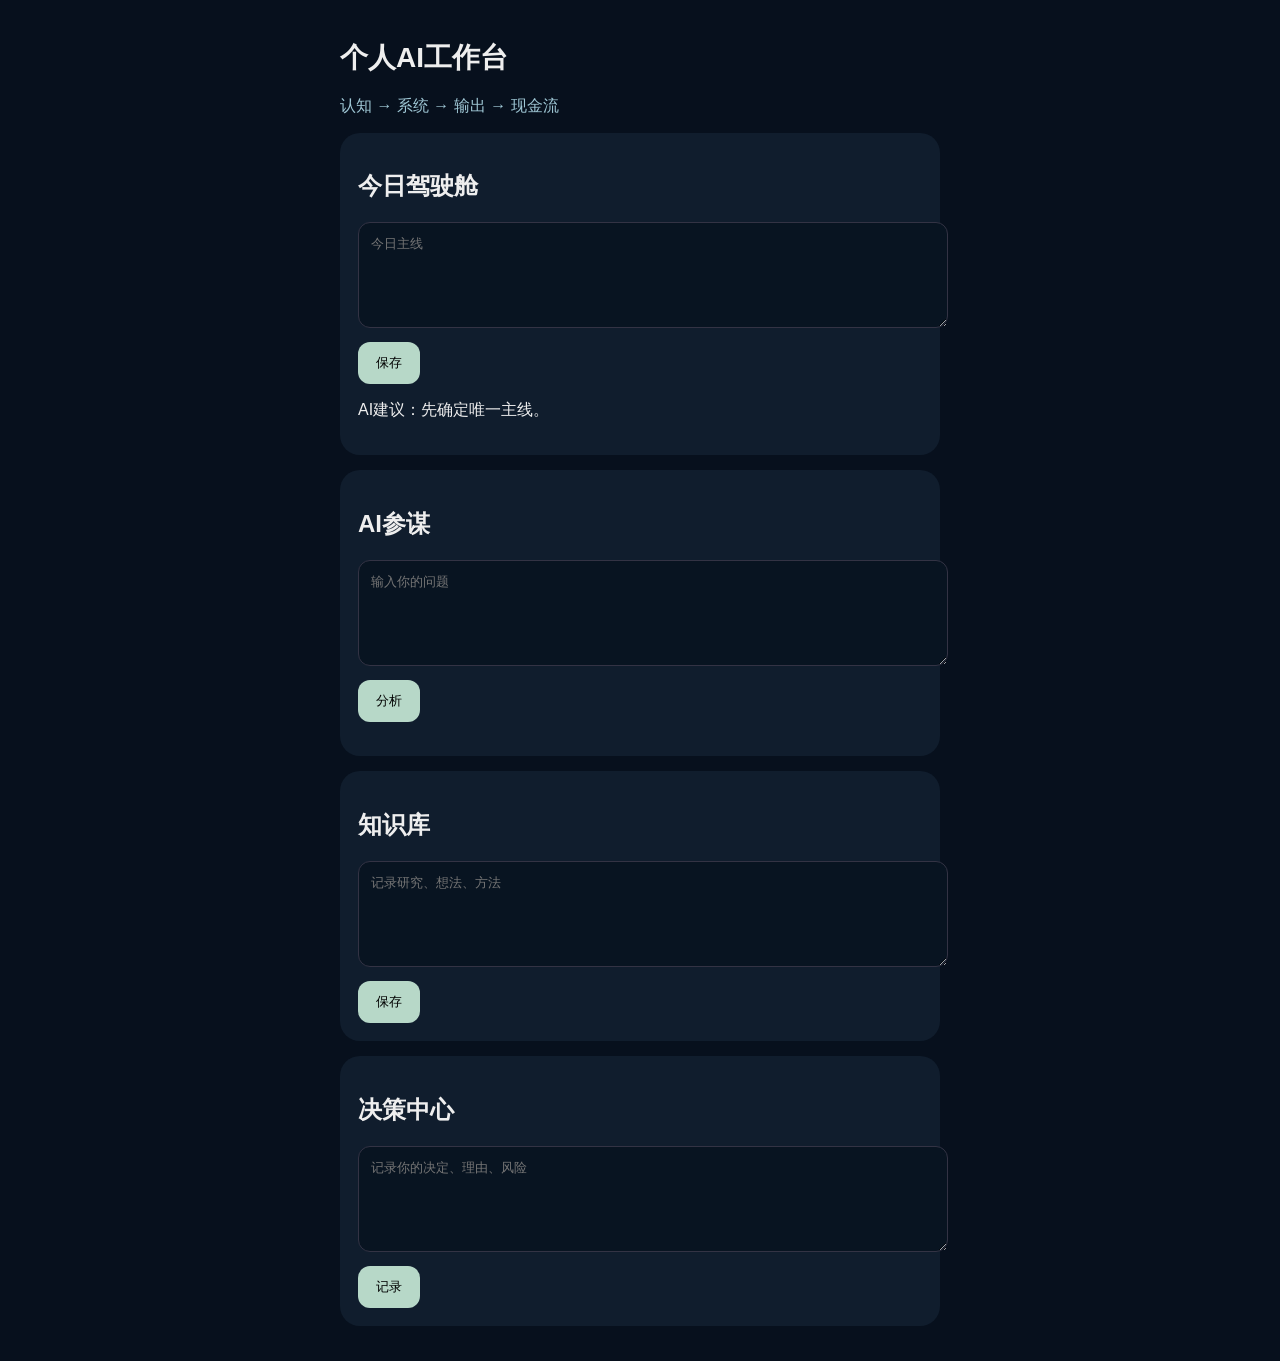
==== index.html @ 3833901c "Add files via upload" ====
<!doctype html>
<html lang="zh-CN">
<head>
<meta charset="utf-8">
<meta name="viewport" content="width=device-width,initial-scale=1">
<title>个人AI工作台 v1.1</title>
<link rel="stylesheet" href="style.css">
</head>
<body>
<div class="app">
<h1>个人AI工作台</h1>
<p class="sub">认知 → 系统 → 输出 → 现金流</p>

<section>
<h2>今日驾驶舱</h2>
<textarea id="goal" placeholder="今日主线"></textarea>
<button onclick="saveGoal()">保存</button>
<p id="advice">AI建议：先确定唯一主线。</p>
</section>

<section>
<h2>AI参谋</h2>
<textarea id="ask" placeholder="输入你的问题"></textarea>
<button onclick="ai()">分析</button>
<p id="reply"></p>
</section>

<section>
<h2>知识库</h2>
<textarea id="note" placeholder="记录研究、想法、方法"></textarea>
<button onclick="saveNote()">保存</button>
<div id="notes"></div>
</section>

<section>
<h2>决策中心</h2>
<textarea id="decision" placeholder="记录你的决定、理由、风险"></textarea>
<button onclick="saveDecision()">记录</button>
<div id="decisions"></div>
</section>
</div>
<script src="app.js"></script>
</body>
</html>
---- style.css ----
body{margin:0;background:#07101d;color:#eee;font-family:-apple-system,BlinkMacSystemFont,"PingFang SC",sans-serif}
.app{max-width:600px;margin:auto;padding:20px}
section{background:#101d2d;border-radius:20px;padding:18px;margin:15px 0}
h1{font-size:28px}.sub{color:#9fc7d5}
textarea{width:100%;min-height:80px;background:#081421;color:white;border:1px solid #334;border-radius:12px;padding:12px}
button{margin-top:10px;padding:12px 18px;border-radius:12px;border:0;background:#b7d8c8}
.item{padding:10px;border-bottom:1px solid #334}
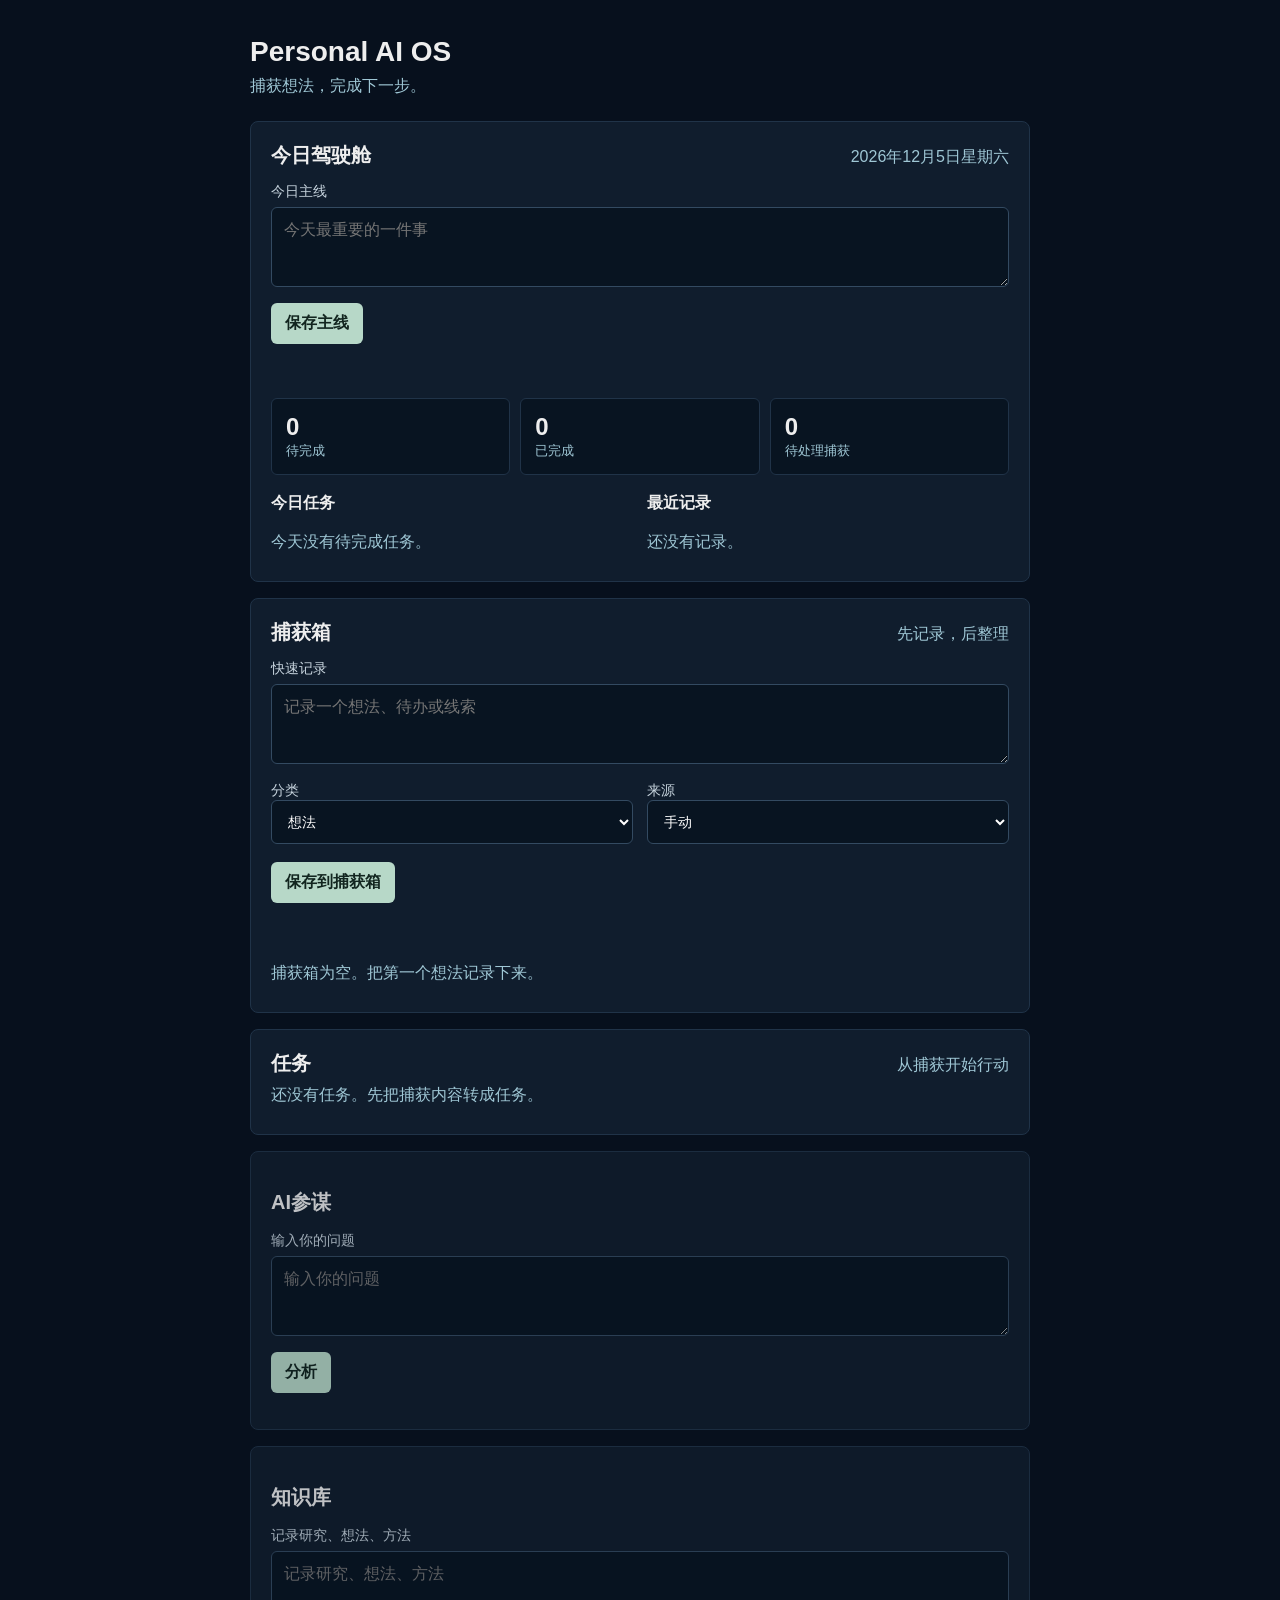
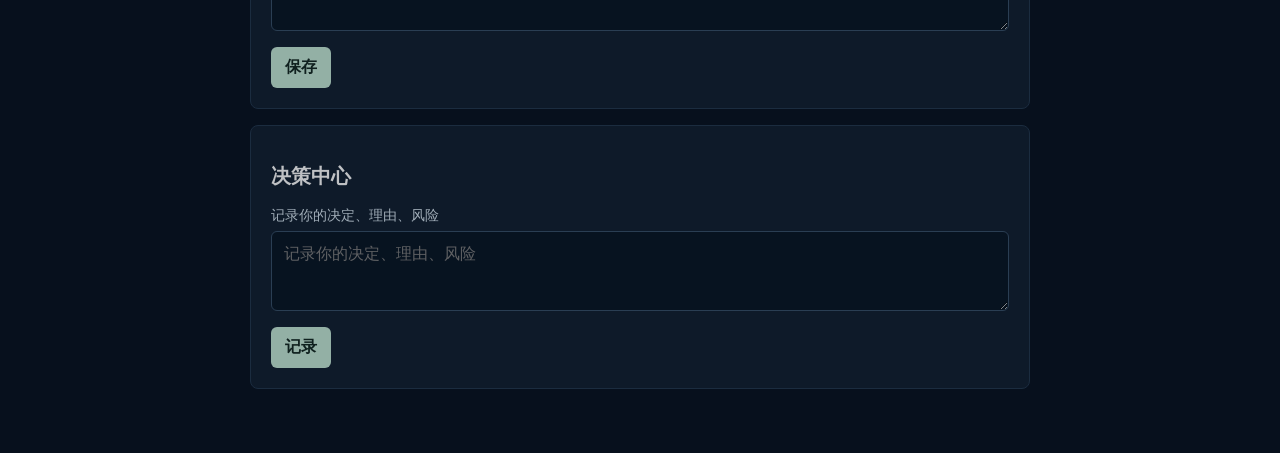
==== commit 76cf8126: "Implement alpha capture to task loop" ====
--- a/index.html
+++ b/index.html
@@ -3,42 +3,95 @@
 <head>
 <meta charset="utf-8">
 <meta name="viewport" content="width=device-width,initial-scale=1">
-<title>个人AI工作台 v1.1</title>
+<title>Personal AI OS v2.0-alpha</title>
 <link rel="stylesheet" href="style.css">
 </head>
 <body>
-<div class="app">
-<h1>个人AI工作台</h1>
-<p class="sub">认知 → 系统 → 输出 → 现金流</p>
+<main class="app">
+<header class="page-header">
+<h1>Personal AI OS</h1>
+<p class="sub">捕获想法，完成下一步。</p>
+</header>
 
-<section>
-<h2>今日驾驶舱</h2>
-<textarea id="goal" placeholder="今日主线"></textarea>
-<button onclick="saveGoal()">保存</button>
-<p id="advice">AI建议：先确定唯一主线。</p>
+<section aria-labelledby="dashboard-title">
+<div class="section-heading">
+<h2 id="dashboard-title">今日驾驶舱</h2>
+<span id="today-date" class="muted"></span>
+</div>
+<form id="goal-form">
+<label for="goal">今日主线</label>
+<textarea id="goal" placeholder="今天最重要的一件事" rows="2"></textarea>
+<button type="submit">保存主线</button>
+</form>
+<p id="goal-status" class="status" aria-live="polite"></p>
+<div class="summary-grid" aria-label="任务概览">
+<div><strong id="todo-count">0</strong><span>待完成</span></div>
+<div><strong id="completed-count">0</strong><span>已完成</span></div>
+<div><strong id="capture-count">0</strong><span>待处理捕获</span></div>
+</div>
+<div class="dashboard-columns">
+<div>
+<h3>今日任务</h3>
+<div id="dashboard-tasks" class="compact-list"></div>
+</div>
+<div>
+<h3>最近记录</h3>
+<div id="recent-records" class="compact-list"></div>
+</div>
+</div>
 </section>
 
-<section>
+<section aria-labelledby="capture-title">
+<div class="section-heading">
+<h2 id="capture-title">捕获箱</h2>
+<span class="muted">先记录，后整理</span>
+</div>
+<form id="capture-form">
+<label for="capture-content">快速记录</label>
+<textarea id="capture-content" placeholder="记录一个想法、待办或线索" required></textarea>
+<div class="form-row">
+<label>分类<select id="capture-category"><option value="idea">想法</option><option value="task">任务</option><option value="note">笔记</option><option value="decision">决策</option><option value="uncategorized">未分类</option></select></label>
+<label>来源<select id="capture-source"><option value="manual">手动</option><option value="voice">语音</option><option value="web_clip">网页剪藏</option><option value="ai">AI</option><option value="import">导入</option></select></label>
+</div>
+<button type="submit">保存到捕获箱</button>
+</form>
+<p id="capture-status" class="status" aria-live="polite"></p>
+<div id="captures" class="record-list"></div>
+</section>
+
+<section aria-labelledby="task-title">
+<div class="section-heading">
+<h2 id="task-title">任务</h2>
+<span class="muted">从捕获开始行动</span>
+</div>
+<div id="tasks" class="record-list"></div>
+</section>
+
+<section class="secondary-section" aria-labelledby="advisor-title">
 <h2>AI参谋</h2>
+<label for="ask">输入你的问题</label>
 <textarea id="ask" placeholder="输入你的问题"></textarea>
-<button onclick="ai()">分析</button>
+<button id="advisor-button" type="button">分析</button>
 <p id="reply"></p>
 </section>
 
-<section>
+<section class="secondary-section" aria-labelledby="note-title">
 <h2>知识库</h2>
+<label for="note">记录研究、想法、方法</label>
 <textarea id="note" placeholder="记录研究、想法、方法"></textarea>
-<button onclick="saveNote()">保存</button>
+<button id="note-button" type="button">保存</button>
 <div id="notes"></div>
 </section>
 
-<section>
+<section class="secondary-section" aria-labelledby="decision-title">
 <h2>决策中心</h2>
+<label for="decision">记录你的决定、理由、风险</label>
 <textarea id="decision" placeholder="记录你的决定、理由、风险"></textarea>
-<button onclick="saveDecision()">记录</button>
+<button id="decision-button" type="button">记录</button>
 <div id="decisions"></div>
 </section>
-</div>
+</main>
+<script src="storage.js"></script>
 <script src="app.js"></script>
 </body>
 </html>
--- a/style.css
+++ b/style.css
@@ -1,7 +1,7 @@
+*{box-sizing:border-box}
 body{margin:0;background:#07101d;color:#eee;font-family:-apple-system,BlinkMacSystemFont,"PingFang SC",sans-serif}
-.app{max-width:600px;margin:auto;padding:20px}
-section{background:#101d2d;border-radius:20px;padding:18px;margin:15px 0}
-h1{font-size:28px}.sub{color:#9fc7d5}
-textarea{width:100%;min-height:80px;background:#081421;color:white;border:1px solid #334;border-radius:12px;padding:12px}
-button{margin-top:10px;padding:12px 18px;border-radius:12px;border:0;background:#b7d8c8}
-.item{padding:10px;border-bottom:1px solid #334}
+.app{max-width:820px;margin:auto;padding:24px 20px 48px}.page-header{margin:12px 0 24px}h1{font-size:28px;margin:0}.sub,.muted,.meta{color:#9fc7d5}.sub{margin:8px 0 0}
+section{background:#101d2d;border:1px solid #203348;border-radius:8px;padding:20px;margin:16px 0}.secondary-section{opacity:.8}.section-heading{display:flex;justify-content:space-between;gap:16px;align-items:baseline}.section-heading h2{margin:0}h2{font-size:20px}h3{font-size:16px;margin:0 0 10px}label{display:block;color:#c7d4de;font-size:14px;margin:14px 0 6px}
+textarea,select{width:100%;font:inherit;background:#081421;color:#fff;border:1px solid #334a61;border-radius:6px;padding:12px}textarea{min-height:80px;resize:vertical}select{min-height:42px}button{margin-top:12px;padding:10px 14px;border-radius:6px;border:0;background:#b7d8c8;color:#12251f;font:inherit;font-weight:600;cursor:pointer}button:hover{background:#d0ebdc}.secondary-button{margin:0;background:#253b52;color:#e8f0f4}.secondary-button:hover{background:#365571}
+.form-row,.dashboard-columns{display:grid;grid-template-columns:repeat(2,minmax(0,1fr));gap:14px}.summary-grid{display:grid;grid-template-columns:repeat(3,minmax(0,1fr));gap:10px;margin:18px 0}.summary-grid div{padding:14px;background:#081421;border:1px solid #203348;border-radius:6px}.summary-grid strong{display:block;font-size:24px}.summary-grid span{color:#9fc7d5;font-size:13px}.record-list,.compact-list{display:grid;gap:10px}.record-item{display:flex;justify-content:space-between;align-items:flex-start;gap:14px;padding:14px;border:1px solid #294158;border-radius:6px;background:#0b1827}.record-item p{margin:0;white-space:pre-wrap}.meta{font-size:13px;margin-top:7px!important}.task-item.completed{opacity:.65}.task-item.completed h3,.task-item.completed>div>p:first-child{text-decoration:line-through}.badge{padding:4px 8px;background:#254735;color:#b7e2c1;border-radius:4px;font-size:12px}.status{min-height:20px;color:#b7e2c1}.status.error{color:#ffb7b7}.empty-state{color:#9fc7d5;margin:0;padding:8px 0}.compact-record{margin:0;padding:10px 0;border-bottom:1px solid #294158;font-size:14px}.item{padding:10px;border-bottom:1px solid #334;white-space:pre-wrap}
+@media (max-width:620px){.app{padding:16px 12px 36px}section{padding:16px}.form-row,.dashboard-columns{grid-template-columns:1fr}.summary-grid{gap:8px}.summary-grid div{padding:12px}.section-heading{align-items:flex-start;flex-direction:column;gap:4px}.record-item{flex-direction:column}.secondary-button{width:100%}}
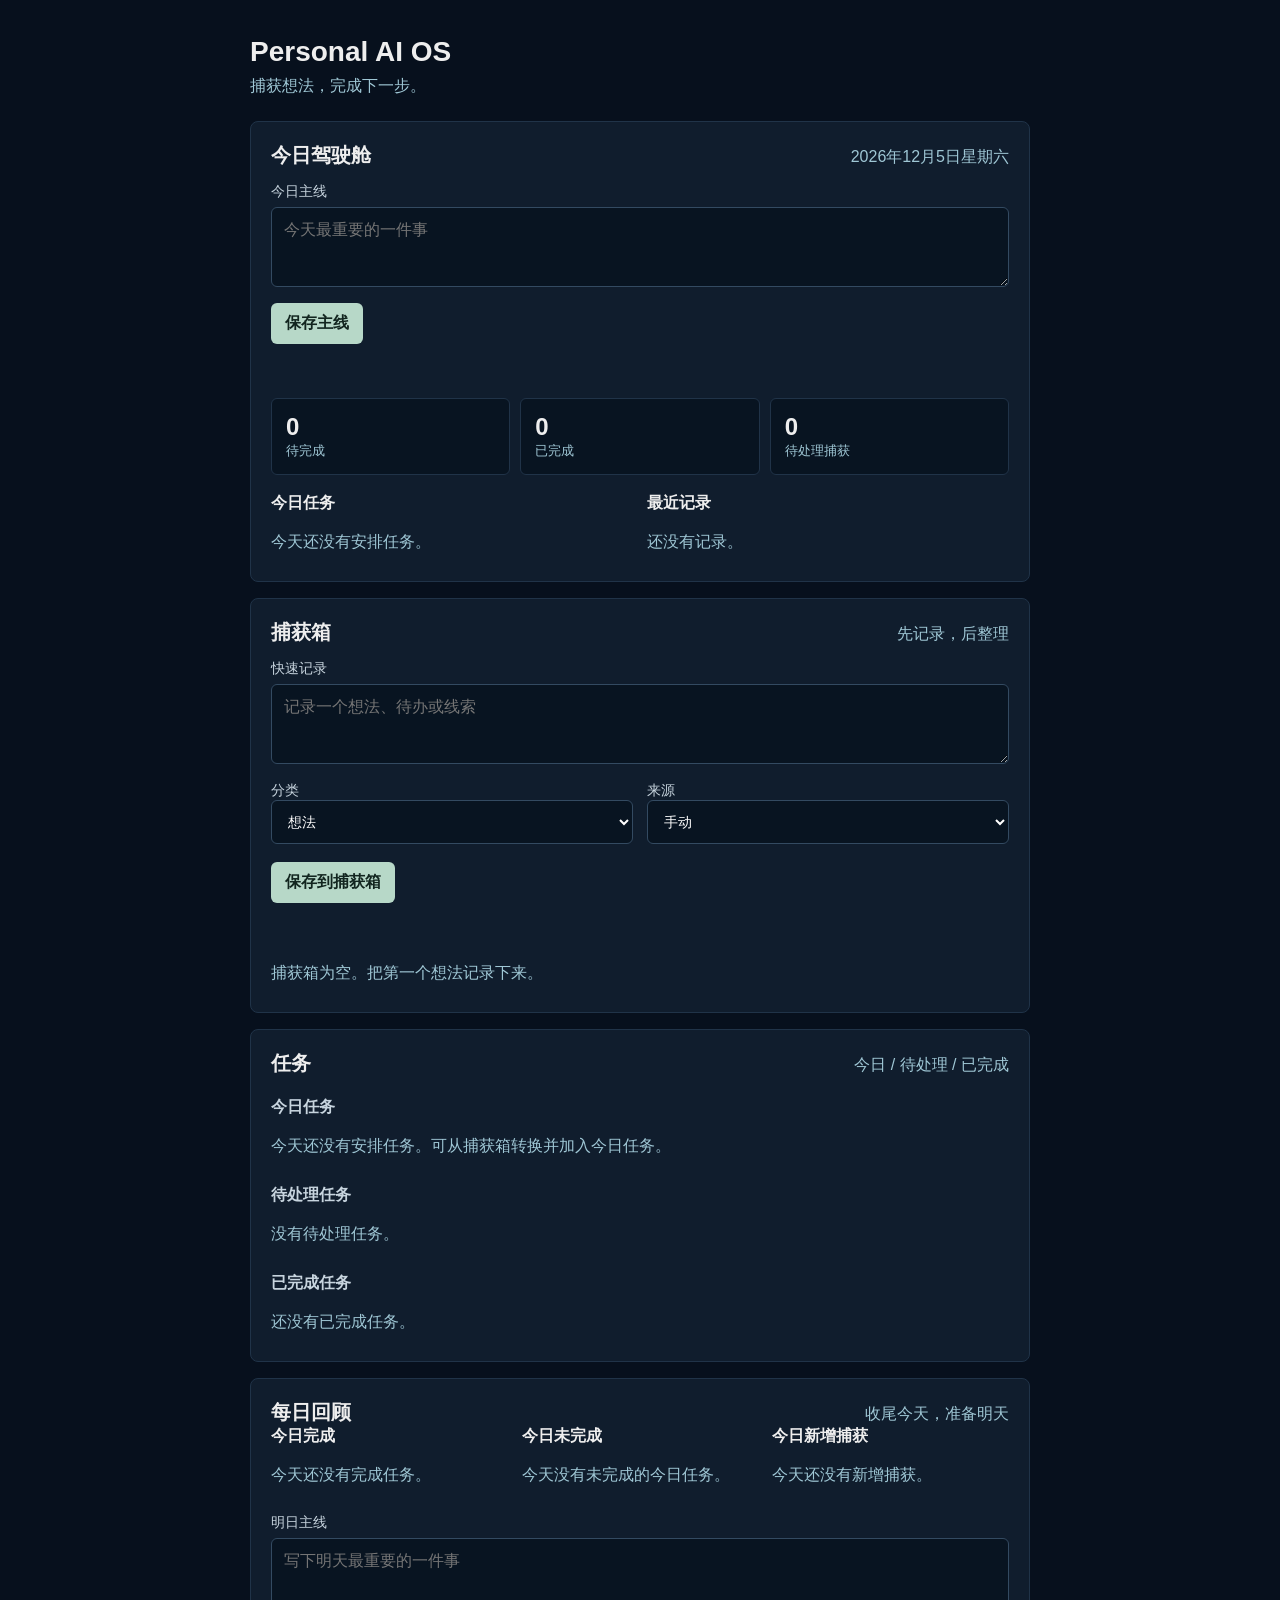
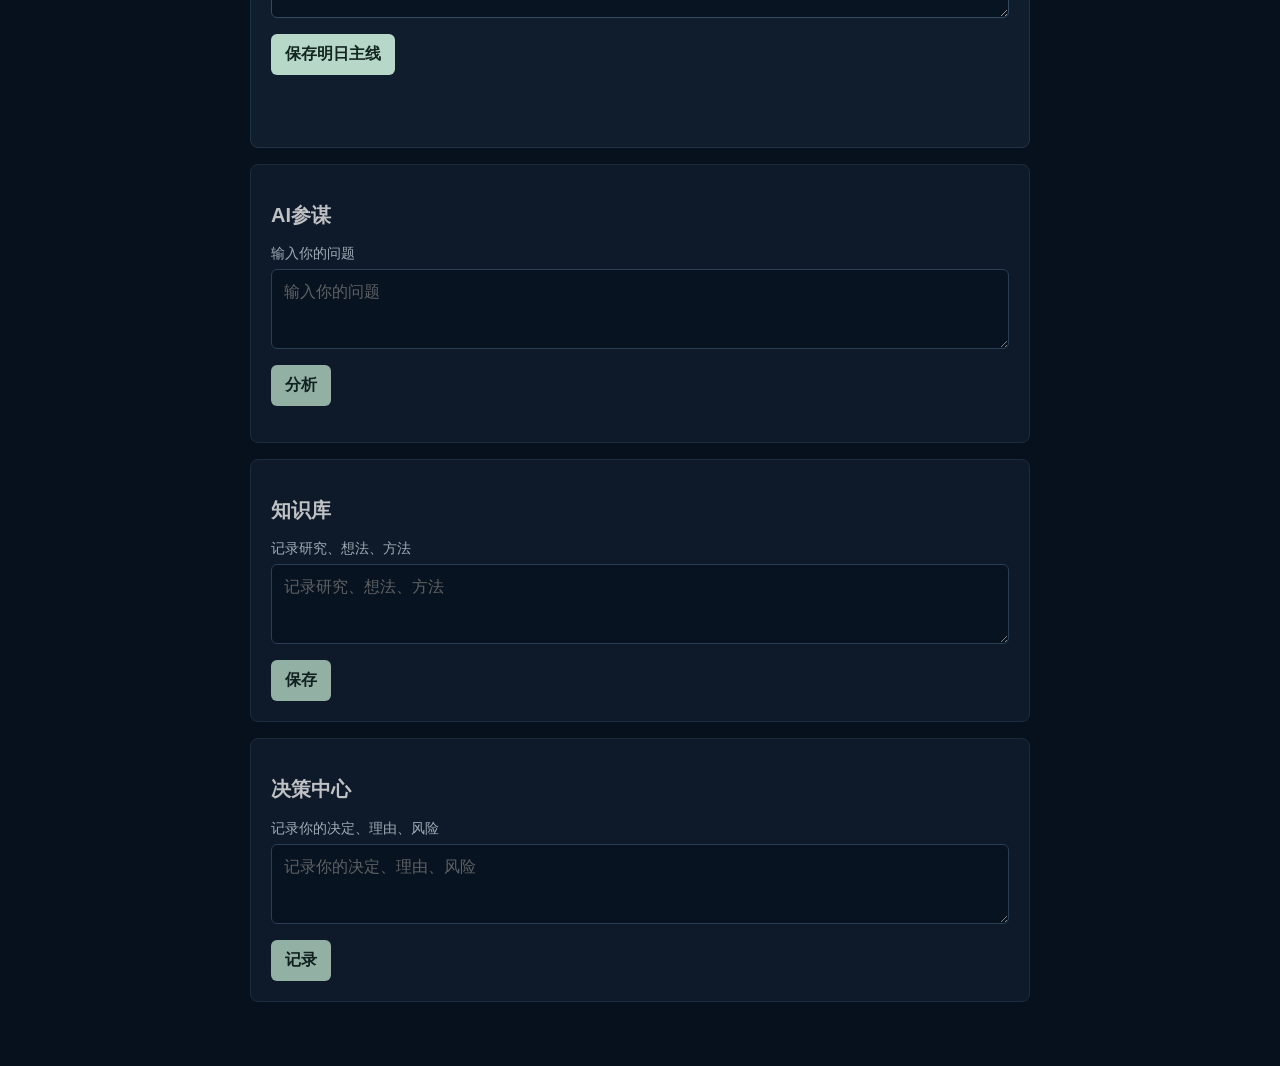
==== commit f65d7e02: "Implement alpha.2 daily cockpit and task management" ====
--- a/index.html
+++ b/index.html
@@ -32,7 +32,7 @@
 <div class="dashboard-columns">
 <div>
 <h3>今日任务</h3>
-<div id="dashboard-tasks" class="compact-list"></div>
+<div id="today-tasks" class="compact-list"></div>
 </div>
 <div>
 <h3>最近记录</h3>
@@ -62,9 +62,38 @@
 <section aria-labelledby="task-title">
 <div class="section-heading">
 <h2 id="task-title">任务</h2>
-<span class="muted">从捕获开始行动</span>
+<span class="muted">今日 / 待处理 / 已完成</span>
 </div>
-<div id="tasks" class="record-list"></div>
+<div class="task-group">
+<h3>今日任务</h3>
+<div id="today-tasks-list" class="record-list"></div>
+</div>
+<div class="task-group">
+<h3>待处理任务</h3>
+<div id="pending-tasks" class="record-list"></div>
+</div>
+<div class="task-group">
+<h3>已完成任务</h3>
+<div id="completed-tasks" class="record-list"></div>
+</div>
+</section>
+
+<section aria-labelledby="review-title">
+<div class="section-heading">
+<h2 id="review-title">每日回顾</h2>
+<span class="muted">收尾今天，准备明天</span>
+</div>
+<div class="review-columns">
+<div><h3>今日完成</h3><div id="review-completed" class="compact-list"></div></div>
+<div><h3>今日未完成</h3><div id="review-incomplete" class="compact-list"></div></div>
+<div><h3>今日新增捕获</h3><div id="review-captures" class="compact-list"></div></div>
+</div>
+<form id="review-form">
+<label for="tomorrow-goal">明日主线</label>
+<textarea id="tomorrow-goal" rows="2" placeholder="写下明天最重要的一件事"></textarea>
+<button type="submit">保存明日主线</button>
+</form>
+<p id="review-status" class="status" aria-live="polite"></p>
 </section>
 
 <section class="secondary-section" aria-labelledby="advisor-title">
@@ -91,6 +120,38 @@
 <div id="decisions"></div>
 </section>
 </main>
+<dialog id="conversion-dialog" class="editor-dialog">
+<form id="conversion-form" method="dialog">
+<div class="section-heading"><h2>转换为任务</h2><button type="button" class="icon-button" data-close-dialog="conversion-dialog" aria-label="关闭">×</button></div>
+<input type="hidden" id="conversion-capture-id">
+<label for="conversion-title">任务标题</label>
+<input id="conversion-title" type="text" required>
+<label for="conversion-priority">优先级</label>
+<select id="conversion-priority"><option value="high">高</option><option value="medium" selected>中</option><option value="low">低</option></select>
+<label for="conversion-due-date">截止日期</label>
+<input id="conversion-due-date" type="date">
+<label class="checkbox-label"><input id="conversion-today" type="checkbox"> 加入今日任务</label>
+<p id="conversion-status" class="status" aria-live="polite"></p>
+<div class="dialog-actions"><button type="button" class="secondary-button" data-close-dialog="conversion-dialog">取消</button><button type="submit">确认转换</button></div>
+</form>
+</dialog>
+<dialog id="task-dialog" class="editor-dialog">
+<form id="task-form" method="dialog">
+<div class="section-heading"><h2>编辑任务</h2><button type="button" class="icon-button" data-close-dialog="task-dialog" aria-label="关闭">×</button></div>
+<input type="hidden" id="task-id">
+<label for="task-title-input">任务标题</label>
+<input id="task-title-input" type="text" required>
+<label for="task-priority">优先级</label>
+<select id="task-priority"><option value="high">高</option><option value="medium">中</option><option value="low">低</option></select>
+<label for="task-due-date">截止日期</label>
+<input id="task-due-date" type="date">
+<label for="task-status">状态</label>
+<select id="task-status"><option value="todo">待开始</option><option value="in_progress">进行中</option><option value="completed">已完成</option><option value="cancelled">已取消</option></select>
+<label class="checkbox-label"><input id="task-today" type="checkbox"> 加入今日任务</label>
+<p id="task-editor-status" class="status" aria-live="polite"></p>
+<div class="dialog-actions"><button type="button" class="secondary-button" data-close-dialog="task-dialog">取消</button><button type="submit">保存修改</button></div>
+</form>
+</dialog>
 <script src="storage.js"></script>
 <script src="app.js"></script>
 </body>
--- a/style.css
+++ b/style.css
@@ -2,6 +2,6 @@
 body{margin:0;background:#07101d;color:#eee;font-family:-apple-system,BlinkMacSystemFont,"PingFang SC",sans-serif}
 .app{max-width:820px;margin:auto;padding:24px 20px 48px}.page-header{margin:12px 0 24px}h1{font-size:28px;margin:0}.sub,.muted,.meta{color:#9fc7d5}.sub{margin:8px 0 0}
 section{background:#101d2d;border:1px solid #203348;border-radius:8px;padding:20px;margin:16px 0}.secondary-section{opacity:.8}.section-heading{display:flex;justify-content:space-between;gap:16px;align-items:baseline}.section-heading h2{margin:0}h2{font-size:20px}h3{font-size:16px;margin:0 0 10px}label{display:block;color:#c7d4de;font-size:14px;margin:14px 0 6px}
-textarea,select{width:100%;font:inherit;background:#081421;color:#fff;border:1px solid #334a61;border-radius:6px;padding:12px}textarea{min-height:80px;resize:vertical}select{min-height:42px}button{margin-top:12px;padding:10px 14px;border-radius:6px;border:0;background:#b7d8c8;color:#12251f;font:inherit;font-weight:600;cursor:pointer}button:hover{background:#d0ebdc}.secondary-button{margin:0;background:#253b52;color:#e8f0f4}.secondary-button:hover{background:#365571}
-.form-row,.dashboard-columns{display:grid;grid-template-columns:repeat(2,minmax(0,1fr));gap:14px}.summary-grid{display:grid;grid-template-columns:repeat(3,minmax(0,1fr));gap:10px;margin:18px 0}.summary-grid div{padding:14px;background:#081421;border:1px solid #203348;border-radius:6px}.summary-grid strong{display:block;font-size:24px}.summary-grid span{color:#9fc7d5;font-size:13px}.record-list,.compact-list{display:grid;gap:10px}.record-item{display:flex;justify-content:space-between;align-items:flex-start;gap:14px;padding:14px;border:1px solid #294158;border-radius:6px;background:#0b1827}.record-item p{margin:0;white-space:pre-wrap}.meta{font-size:13px;margin-top:7px!important}.task-item.completed{opacity:.65}.task-item.completed h3,.task-item.completed>div>p:first-child{text-decoration:line-through}.badge{padding:4px 8px;background:#254735;color:#b7e2c1;border-radius:4px;font-size:12px}.status{min-height:20px;color:#b7e2c1}.status.error{color:#ffb7b7}.empty-state{color:#9fc7d5;margin:0;padding:8px 0}.compact-record{margin:0;padding:10px 0;border-bottom:1px solid #294158;font-size:14px}.item{padding:10px;border-bottom:1px solid #334;white-space:pre-wrap}
-@media (max-width:620px){.app{padding:16px 12px 36px}section{padding:16px}.form-row,.dashboard-columns{grid-template-columns:1fr}.summary-grid{gap:8px}.summary-grid div{padding:12px}.section-heading{align-items:flex-start;flex-direction:column;gap:4px}.record-item{flex-direction:column}.secondary-button{width:100%}}
+textarea,input,select{width:100%;font:inherit;background:#081421;color:#fff;border:1px solid #334a61;border-radius:6px;padding:12px}textarea{min-height:80px;resize:vertical}input,select{min-height:42px}button{margin-top:12px;padding:10px 14px;border-radius:6px;border:0;background:#b7d8c8;color:#12251f;font:inherit;font-weight:600;cursor:pointer}button:hover{background:#d0ebdc}.secondary-button{margin:0;background:#253b52;color:#e8f0f4}.secondary-button:hover{background:#365571}
+.form-row,.dashboard-columns,.review-columns{display:grid;grid-template-columns:repeat(2,minmax(0,1fr));gap:14px}.review-columns{grid-template-columns:repeat(3,minmax(0,1fr));margin-bottom:20px}.summary-grid{display:grid;grid-template-columns:repeat(3,minmax(0,1fr));gap:10px;margin:18px 0}.summary-grid div{padding:14px;background:#081421;border:1px solid #203348;border-radius:6px}.summary-grid strong{display:block;font-size:24px}.summary-grid span{color:#9fc7d5;font-size:13px}.record-list,.compact-list{display:grid;gap:10px}.task-group{margin-top:20px}.task-group h3{color:#c7d4de}.record-item{display:flex;justify-content:space-between;align-items:flex-start;gap:14px;padding:14px;border:1px solid #294158;border-radius:6px;background:#0b1827}.record-item p{margin:0;white-space:pre-wrap}.record-actions{display:flex;gap:8px;flex-shrink:0}.meta{font-size:13px;margin-top:7px!important}.task-item.completed{opacity:.65}.task-item.completed h3,.task-item.completed>div>p:first-child{text-decoration:line-through}.badge{padding:4px 8px;background:#254735;color:#b7e2c1;border-radius:4px;font-size:12px}.status{min-height:20px;color:#b7e2c1}.status.error{color:#ffb7b7}.empty-state{color:#9fc7d5;margin:0;padding:8px 0}.compact-record{margin:0;padding:10px 0;border-bottom:1px solid #294158;font-size:14px}.item{padding:10px;border-bottom:1px solid #334;white-space:pre-wrap}.checkbox-label{display:flex;align-items:center;gap:8px}.checkbox-label input{width:auto;min-height:auto}.editor-dialog{width:min(480px,calc(100% - 24px));padding:0;border:1px solid #294158;border-radius:8px;background:#101d2d;color:#eee}.editor-dialog::backdrop{background:rgba(0,0,0,.65)}.editor-dialog form{padding:20px}.editor-dialog .section-heading{margin-bottom:8px}.icon-button{margin:0;padding:2px 8px;background:transparent;color:#c7d4de;font-size:24px}.dialog-actions{display:flex;justify-content:flex-end;gap:8px}.dialog-actions button{margin-top:10px}
+@media (max-width:620px){.app{padding:16px 12px 36px}section{padding:16px}.form-row,.dashboard-columns,.review-columns,.summary-grid{grid-template-columns:1fr}.summary-grid{gap:8px}.summary-grid div{padding:12px}.section-heading{align-items:flex-start;flex-direction:column;gap:4px}.record-item{flex-direction:column}.record-actions{width:100%}.record-actions button{flex:1}.secondary-button{width:100%}}
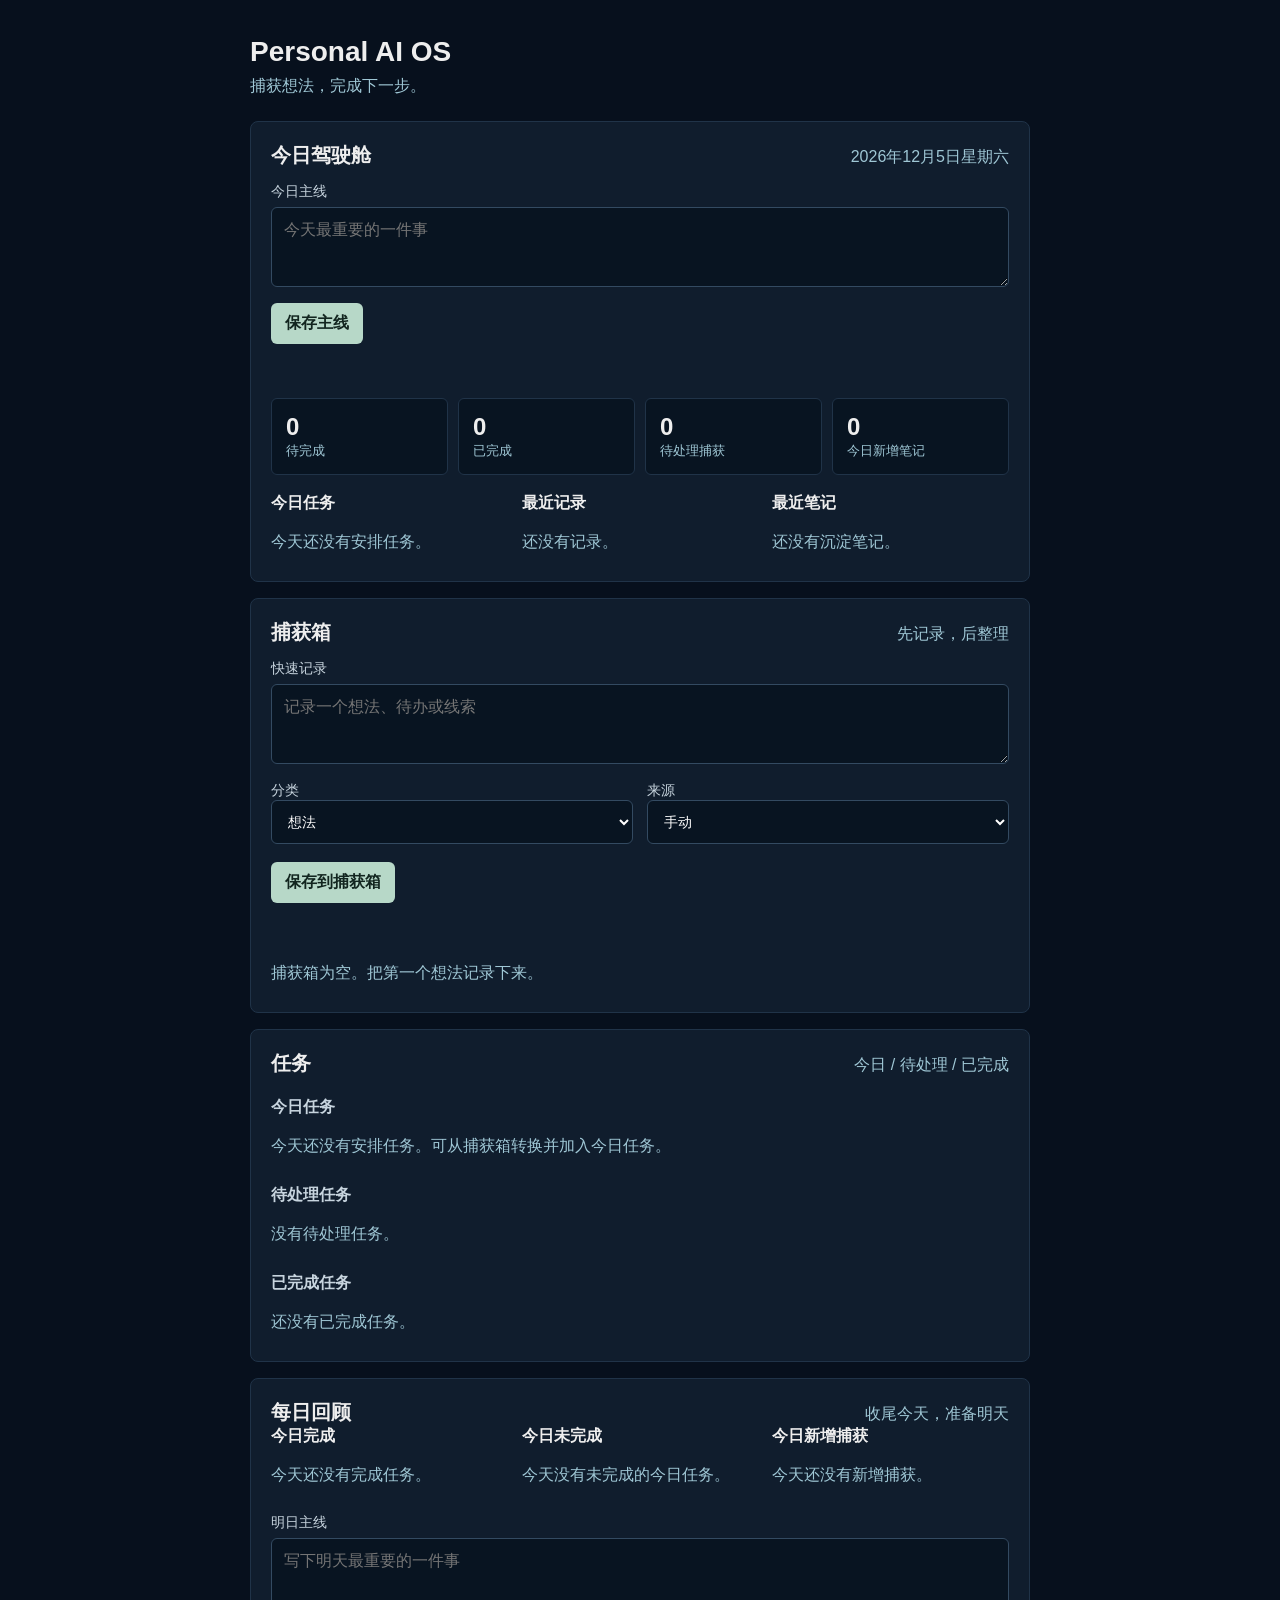
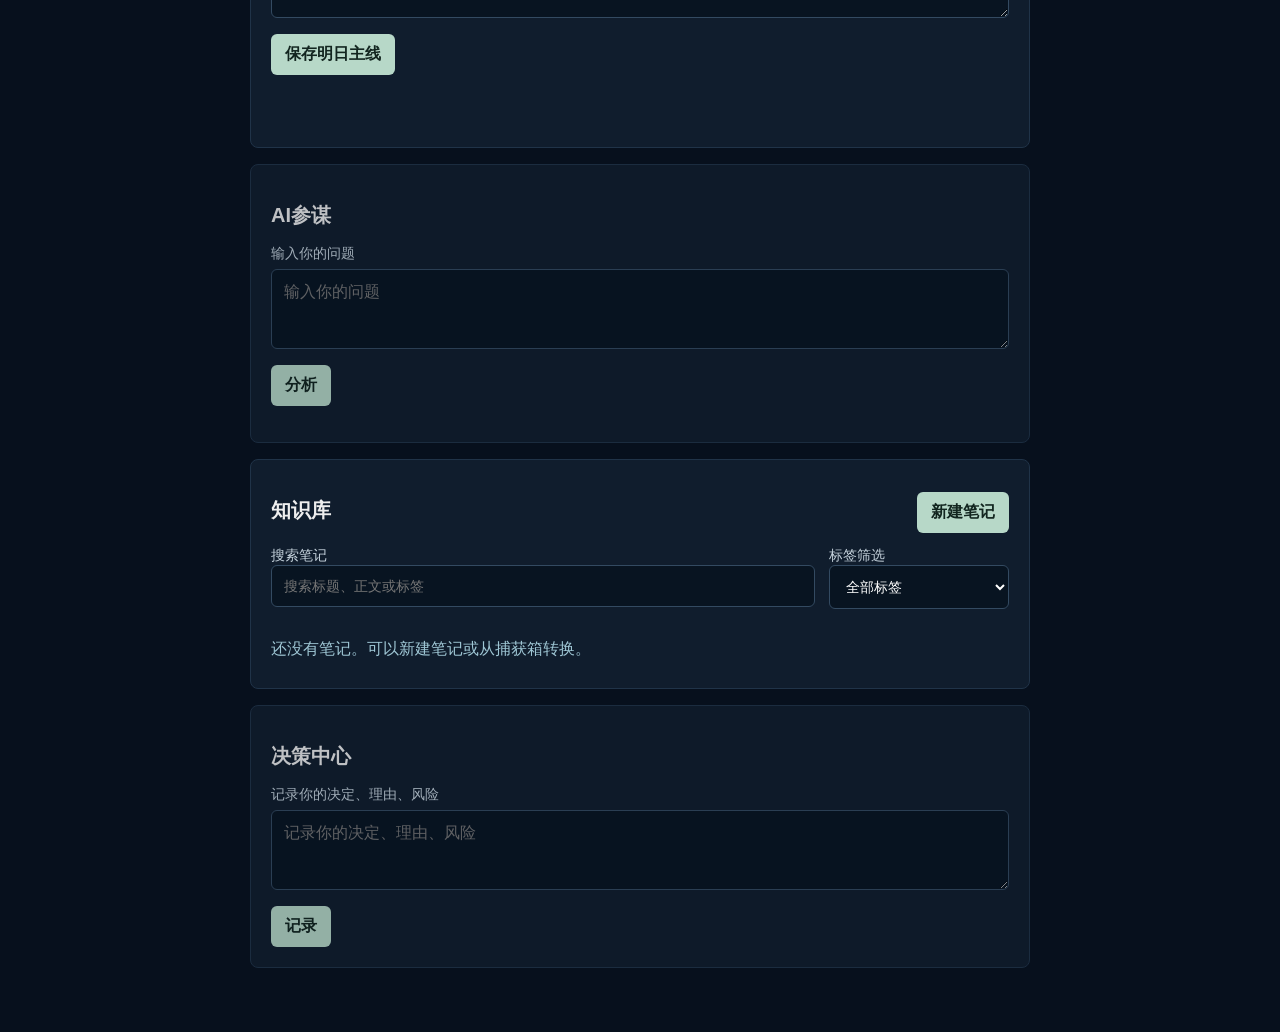
==== commit c0e974e0: "Implement alpha.3 knowledge base and context layer" ====
--- a/index.html
+++ b/index.html
@@ -3,7 +3,7 @@
 <head>
 <meta charset="utf-8">
 <meta name="viewport" content="width=device-width,initial-scale=1">
-<title>Personal AI OS v2.0-alpha</title>
+<title>Personal AI OS v2.0-alpha.3</title>
 <link rel="stylesheet" href="style.css">
 </head>
 <body>
@@ -28,6 +28,7 @@
 <div><strong id="todo-count">0</strong><span>待完成</span></div>
 <div><strong id="completed-count">0</strong><span>已完成</span></div>
 <div><strong id="capture-count">0</strong><span>待处理捕获</span></div>
+<div><strong id="note-count">0</strong><span>今日新增笔记</span></div>
 </div>
 <div class="dashboard-columns">
 <div>
@@ -37,6 +38,10 @@
 <div>
 <h3>最近记录</h3>
 <div id="recent-records" class="compact-list"></div>
+</div>
+<div>
+<h3>最近笔记</h3>
+<div id="dashboard-notes" class="compact-list"></div>
 </div>
 </div>
 </section>
@@ -104,11 +109,15 @@
 <p id="reply"></p>
 </section>
 
-<section class="secondary-section" aria-labelledby="note-title">
-<h2>知识库</h2>
-<label for="note">记录研究、想法、方法</label>
-<textarea id="note" placeholder="记录研究、想法、方法"></textarea>
-<button id="note-button" type="button">保存</button>
+<section aria-labelledby="note-title">
+<div class="section-heading">
+<h2 id="note-title">知识库</h2>
+<button id="note-new-button" type="button">新建笔记</button>
+</div>
+<div class="knowledge-controls">
+<label for="note-search">搜索笔记<input id="note-search" type="search" placeholder="搜索标题、正文或标签"></label>
+<label for="note-tag-filter">标签筛选<select id="note-tag-filter"><option value="">全部标签</option></select></label>
+</div>
 <div id="notes"></div>
 </section>
 
@@ -133,6 +142,42 @@
 <label class="checkbox-label"><input id="conversion-today" type="checkbox"> 加入今日任务</label>
 <p id="conversion-status" class="status" aria-live="polite"></p>
 <div class="dialog-actions"><button type="button" class="secondary-button" data-close-dialog="conversion-dialog">取消</button><button type="submit">确认转换</button></div>
+</form>
+</dialog>
+<dialog id="note-conversion-dialog" class="editor-dialog">
+<form id="note-conversion-form" method="dialog">
+<div class="section-heading"><h2>转换为笔记</h2><button type="button" class="icon-button" data-close-dialog="note-conversion-dialog" aria-label="关闭">×</button></div>
+<input type="hidden" id="note-conversion-capture-id">
+<label for="note-conversion-title">标题</label>
+<input id="note-conversion-title" type="text" required>
+<label for="note-conversion-content">正文</label>
+<textarea id="note-conversion-content" required></textarea>
+<label for="note-conversion-tags">标签</label>
+<input id="note-conversion-tags" type="text" placeholder="用逗号分隔，例如：产品, 想法">
+<label for="note-conversion-goal">关联目标</label>
+<select id="note-conversion-goal"></select>
+<label for="note-conversion-project">关联项目</label>
+<input id="note-conversion-project" type="text" placeholder="项目名称或预留 ID">
+<p id="note-conversion-status" class="status" aria-live="polite"></p>
+<div class="dialog-actions"><button type="button" class="secondary-button" data-close-dialog="note-conversion-dialog">取消</button><button type="submit">确认保存</button></div>
+</form>
+</dialog>
+<dialog id="note-dialog" class="editor-dialog">
+<form id="note-form" method="dialog">
+<div class="section-heading"><h2>笔记</h2><button type="button" class="icon-button" data-close-dialog="note-dialog" aria-label="关闭">×</button></div>
+<input type="hidden" id="note-id">
+<label for="note-title-input">标题</label>
+<input id="note-title-input" type="text" required>
+<label for="note-content-input">正文</label>
+<textarea id="note-content-input" required></textarea>
+<label for="note-tags-input">标签</label>
+<input id="note-tags-input" type="text" placeholder="用逗号分隔，例如：研究, 方法">
+<label for="note-goal-input">关联目标</label>
+<select id="note-goal-input"></select>
+<label for="note-project-input">关联项目</label>
+<input id="note-project-input" type="text" placeholder="项目名称或预留 ID">
+<p id="note-editor-status" class="status" aria-live="polite"></p>
+<div class="dialog-actions"><button type="button" class="secondary-button" data-close-dialog="note-dialog">取消</button><button type="submit">保存笔记</button></div>
 </form>
 </dialog>
 <dialog id="task-dialog" class="editor-dialog">
--- a/style.css
+++ b/style.css
@@ -3,5 +3,5 @@
 .app{max-width:820px;margin:auto;padding:24px 20px 48px}.page-header{margin:12px 0 24px}h1{font-size:28px;margin:0}.sub,.muted,.meta{color:#9fc7d5}.sub{margin:8px 0 0}
 section{background:#101d2d;border:1px solid #203348;border-radius:8px;padding:20px;margin:16px 0}.secondary-section{opacity:.8}.section-heading{display:flex;justify-content:space-between;gap:16px;align-items:baseline}.section-heading h2{margin:0}h2{font-size:20px}h3{font-size:16px;margin:0 0 10px}label{display:block;color:#c7d4de;font-size:14px;margin:14px 0 6px}
 textarea,input,select{width:100%;font:inherit;background:#081421;color:#fff;border:1px solid #334a61;border-radius:6px;padding:12px}textarea{min-height:80px;resize:vertical}input,select{min-height:42px}button{margin-top:12px;padding:10px 14px;border-radius:6px;border:0;background:#b7d8c8;color:#12251f;font:inherit;font-weight:600;cursor:pointer}button:hover{background:#d0ebdc}.secondary-button{margin:0;background:#253b52;color:#e8f0f4}.secondary-button:hover{background:#365571}
-.form-row,.dashboard-columns,.review-columns{display:grid;grid-template-columns:repeat(2,minmax(0,1fr));gap:14px}.review-columns{grid-template-columns:repeat(3,minmax(0,1fr));margin-bottom:20px}.summary-grid{display:grid;grid-template-columns:repeat(3,minmax(0,1fr));gap:10px;margin:18px 0}.summary-grid div{padding:14px;background:#081421;border:1px solid #203348;border-radius:6px}.summary-grid strong{display:block;font-size:24px}.summary-grid span{color:#9fc7d5;font-size:13px}.record-list,.compact-list{display:grid;gap:10px}.task-group{margin-top:20px}.task-group h3{color:#c7d4de}.record-item{display:flex;justify-content:space-between;align-items:flex-start;gap:14px;padding:14px;border:1px solid #294158;border-radius:6px;background:#0b1827}.record-item p{margin:0;white-space:pre-wrap}.record-actions{display:flex;gap:8px;flex-shrink:0}.meta{font-size:13px;margin-top:7px!important}.task-item.completed{opacity:.65}.task-item.completed h3,.task-item.completed>div>p:first-child{text-decoration:line-through}.badge{padding:4px 8px;background:#254735;color:#b7e2c1;border-radius:4px;font-size:12px}.status{min-height:20px;color:#b7e2c1}.status.error{color:#ffb7b7}.empty-state{color:#9fc7d5;margin:0;padding:8px 0}.compact-record{margin:0;padding:10px 0;border-bottom:1px solid #294158;font-size:14px}.item{padding:10px;border-bottom:1px solid #334;white-space:pre-wrap}.checkbox-label{display:flex;align-items:center;gap:8px}.checkbox-label input{width:auto;min-height:auto}.editor-dialog{width:min(480px,calc(100% - 24px));padding:0;border:1px solid #294158;border-radius:8px;background:#101d2d;color:#eee}.editor-dialog::backdrop{background:rgba(0,0,0,.65)}.editor-dialog form{padding:20px}.editor-dialog .section-heading{margin-bottom:8px}.icon-button{margin:0;padding:2px 8px;background:transparent;color:#c7d4de;font-size:24px}.dialog-actions{display:flex;justify-content:flex-end;gap:8px}.dialog-actions button{margin-top:10px}
-@media (max-width:620px){.app{padding:16px 12px 36px}section{padding:16px}.form-row,.dashboard-columns,.review-columns,.summary-grid{grid-template-columns:1fr}.summary-grid{gap:8px}.summary-grid div{padding:12px}.section-heading{align-items:flex-start;flex-direction:column;gap:4px}.record-item{flex-direction:column}.record-actions{width:100%}.record-actions button{flex:1}.secondary-button{width:100%}}
+.form-row,.dashboard-columns,.review-columns{display:grid;grid-template-columns:repeat(2,minmax(0,1fr));gap:14px}.dashboard-columns,.review-columns{grid-template-columns:repeat(3,minmax(0,1fr))}.review-columns{margin-bottom:20px}.summary-grid{display:grid;grid-template-columns:repeat(4,minmax(0,1fr));gap:10px;margin:18px 0}.summary-grid div{padding:14px;background:#081421;border:1px solid #203348;border-radius:6px}.summary-grid strong{display:block;font-size:24px}.summary-grid span{color:#9fc7d5;font-size:13px}.knowledge-controls{display:grid;grid-template-columns:minmax(0,1fr) 180px;gap:14px;margin-bottom:16px}.record-list,.compact-list{display:grid;gap:10px}.task-group{margin-top:20px}.task-group h3{color:#c7d4de}.record-item{display:flex;justify-content:space-between;align-items:flex-start;gap:14px;padding:14px;border:1px solid #294158;border-radius:6px;background:#0b1827}.record-item p{margin:0;white-space:pre-wrap}.record-actions{display:flex;gap:8px;flex-shrink:0}.meta{font-size:13px;margin-top:7px!important}.task-item.completed{opacity:.65}.task-item.completed h3,.task-item.completed>div>p:first-child{text-decoration:line-through}.note-preview{display:-webkit-box;-webkit-box-orient:vertical;-webkit-line-clamp:3;overflow:hidden;color:#d5e0e8}.tag-list{display:flex;gap:6px;flex-wrap:wrap;margin-top:10px}.tag{padding:3px 7px;border:1px solid #365571;border-radius:4px;color:#9fc7d5;font-size:12px}.badge{padding:4px 8px;background:#254735;color:#b7e2c1;border-radius:4px;font-size:12px}.status{min-height:20px;color:#b7e2c1}.status.error{color:#ffb7b7}.empty-state{color:#9fc7d5;margin:0;padding:8px 0}.compact-record{margin:0;padding:10px 0;border-bottom:1px solid #294158;font-size:14px}.item{padding:10px;border-bottom:1px solid #334;white-space:pre-wrap}.checkbox-label{display:flex;align-items:center;gap:8px}.checkbox-label input{width:auto;min-height:auto}.editor-dialog{width:min(560px,calc(100% - 24px));max-height:calc(100% - 24px);padding:0;border:1px solid #294158;border-radius:8px;background:#101d2d;color:#eee}.editor-dialog::backdrop{background:rgba(0,0,0,.65)}.editor-dialog form{padding:20px;overflow:auto;max-height:calc(100vh - 24px)}.editor-dialog .section-heading{margin-bottom:8px}.icon-button{margin:0;padding:2px 8px;background:transparent;color:#c7d4de;font-size:24px}.dialog-actions{display:flex;justify-content:flex-end;gap:8px}.dialog-actions button{margin-top:10px}
+@media (max-width:700px){.app{padding:16px 12px 36px}section{padding:16px}.form-row,.dashboard-columns,.review-columns,.summary-grid,.knowledge-controls{grid-template-columns:1fr}.summary-grid{gap:8px}.summary-grid div{padding:12px}.section-heading{align-items:flex-start;flex-direction:column;gap:4px}.record-item{flex-direction:column}.record-actions{width:100%;flex-wrap:wrap}.record-actions button{flex:1}.secondary-button{width:100%}}
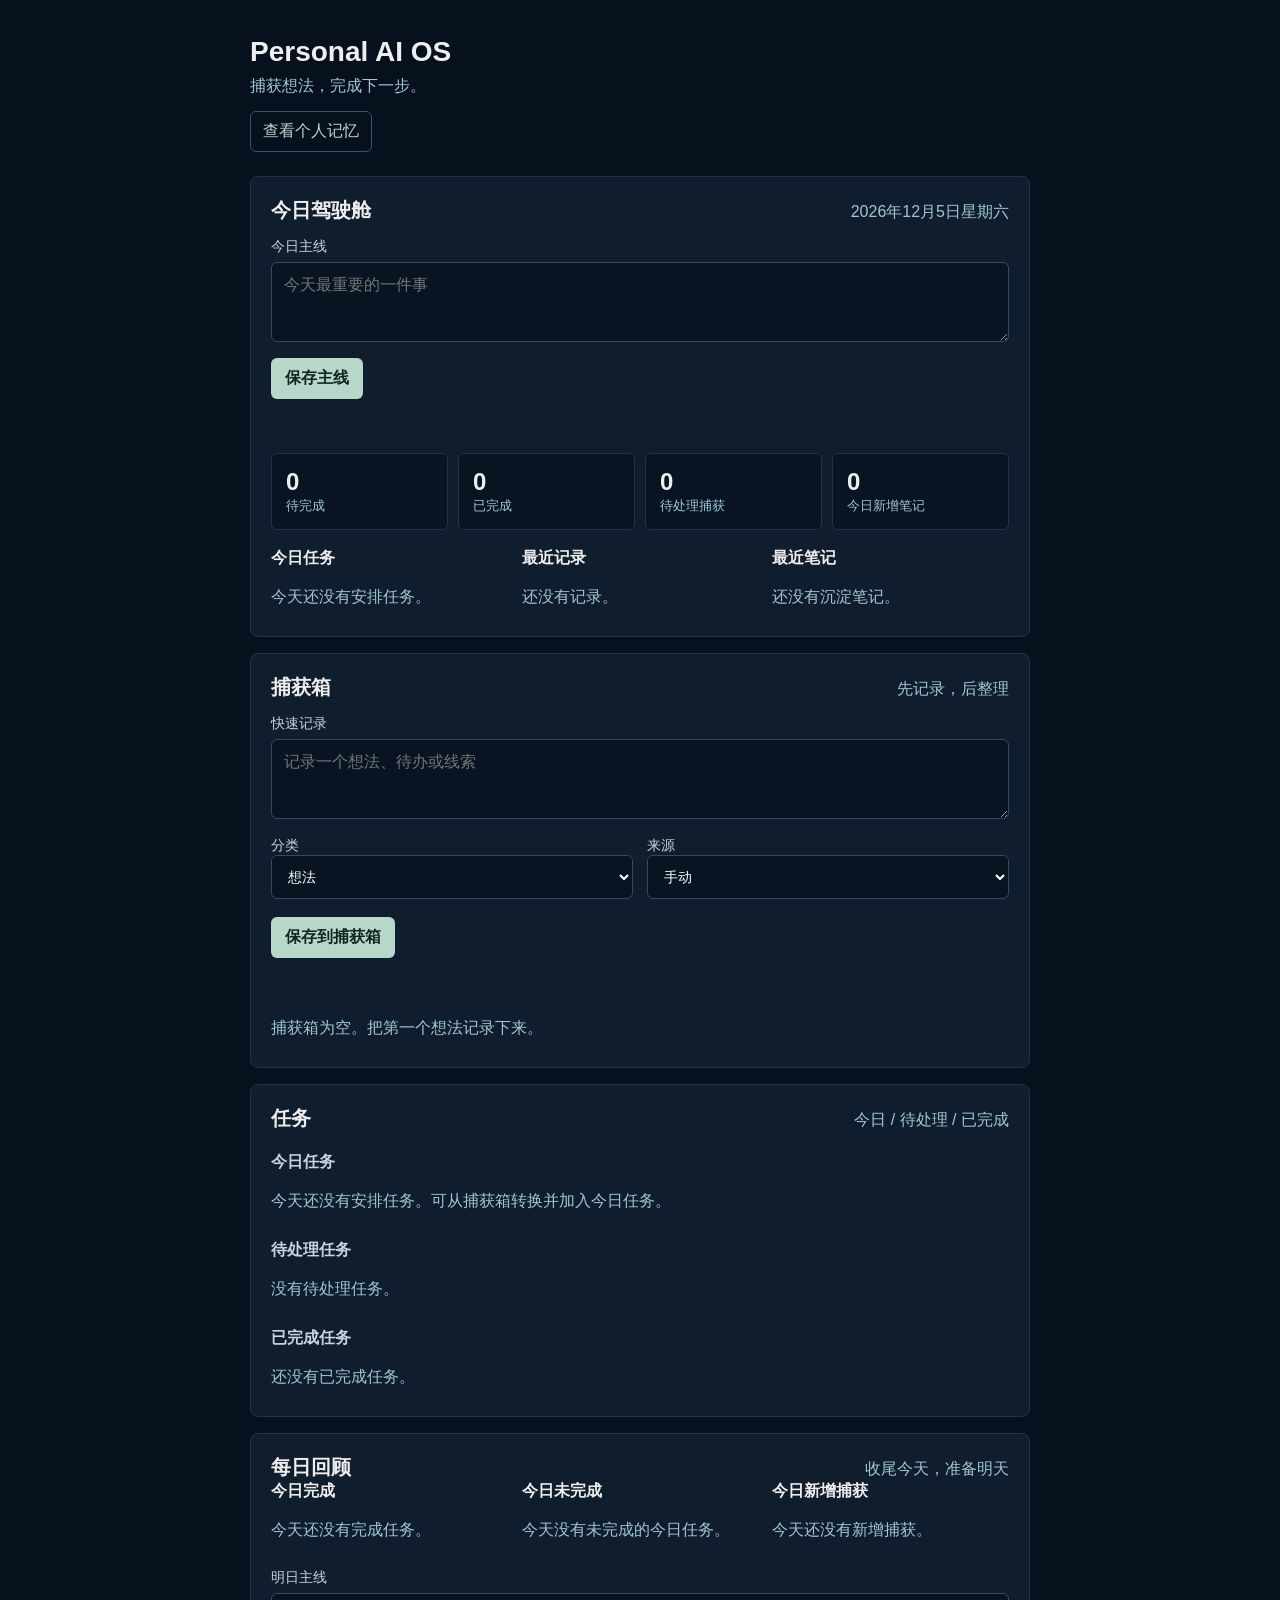
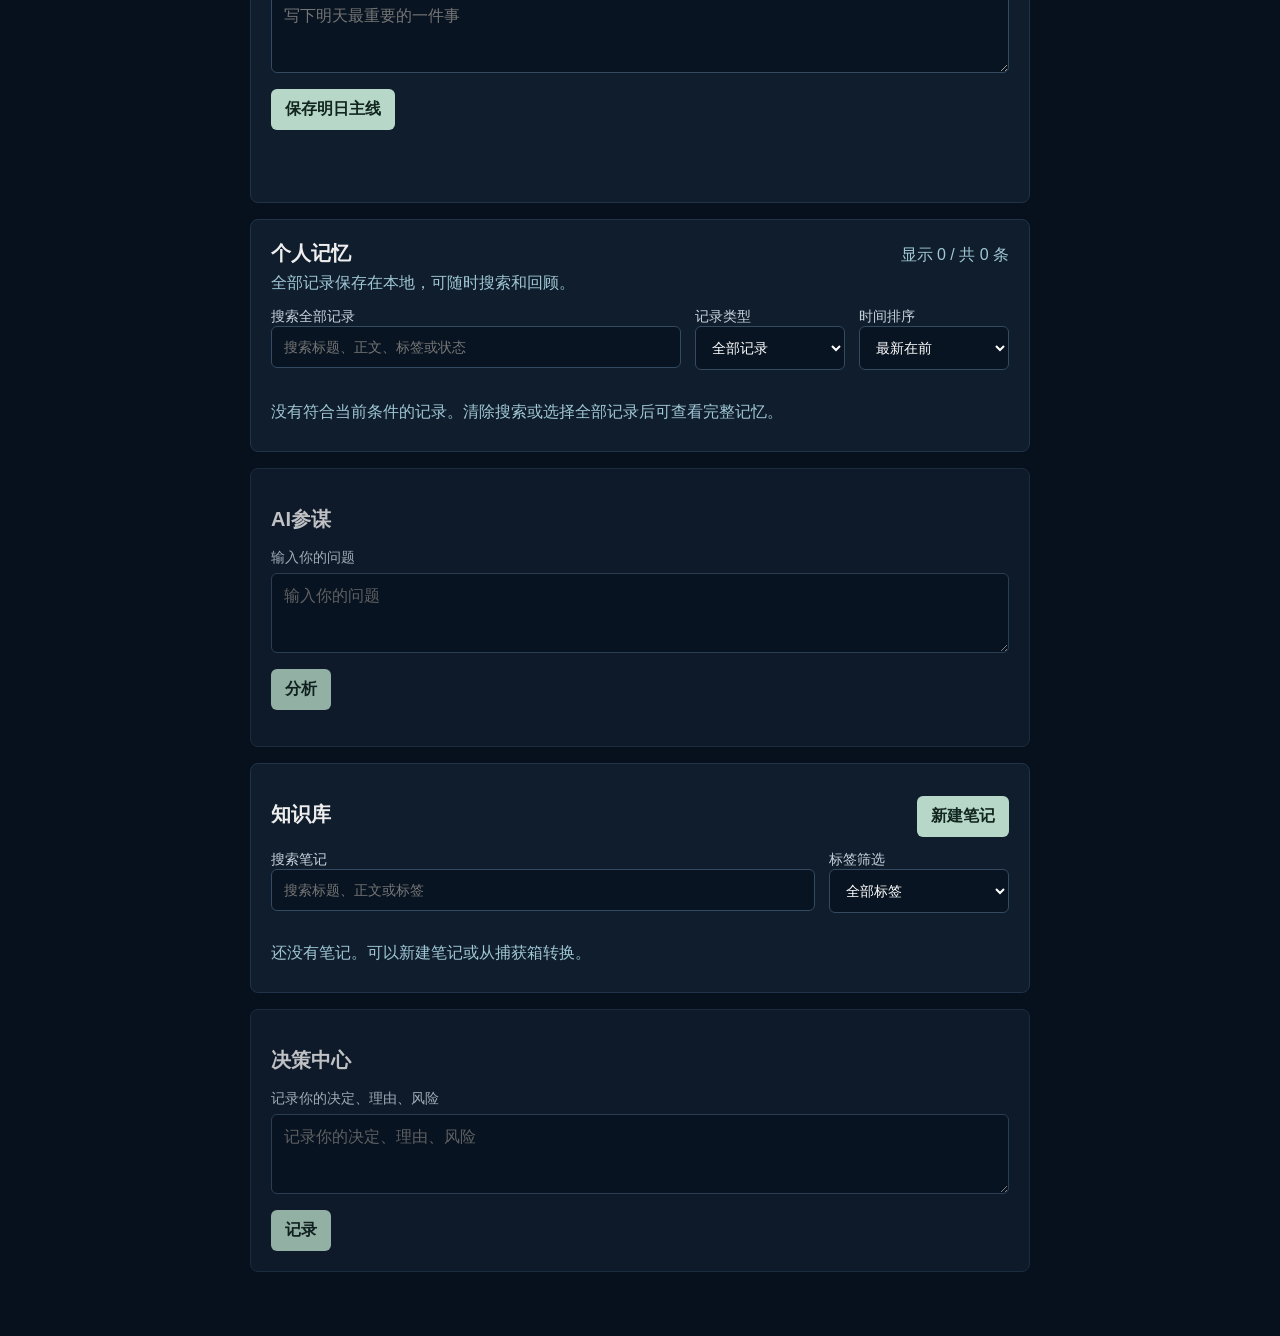
==== commit 3da3284a: "Add personal memory center" ====
--- a/index.html
+++ b/index.html
@@ -11,6 +11,7 @@
 <header class="page-header">
 <h1>Personal AI OS</h1>
 <p class="sub">捕获想法，完成下一步。</p>
+<a class="memory-entry" href="#memory-center">查看个人记忆</a>
 </header>
 
 <section aria-labelledby="dashboard-title">
@@ -99,6 +100,19 @@
 <button type="submit">保存明日主线</button>
 </form>
 <p id="review-status" class="status" aria-live="polite"></p>
+</section>
+
+<section id="memory-center" aria-labelledby="memory-title">
+<div class="section-heading">
+<div><h2 id="memory-title">个人记忆</h2><p class="muted memory-intro">全部记录保存在本地，可随时搜索和回顾。</p></div>
+<span id="memory-count" class="muted" aria-live="polite"></span>
+</div>
+<div class="memory-controls">
+<label for="memory-search">搜索全部记录<input id="memory-search" type="search" placeholder="搜索标题、正文、标签或状态"></label>
+<label for="memory-type">记录类型<select id="memory-type"><option value="">全部记录</option><option value="goal">目标</option><option value="capture">捕获</option><option value="task">任务</option><option value="note">笔记</option><option value="decision">决策</option><option value="review">复盘</option></select></label>
+<label for="memory-order">时间排序<select id="memory-order"><option value="newest">最新在前</option><option value="oldest">最早在前</option></select></label>
+</div>
+<div id="memory-records" class="record-list" aria-live="polite"></div>
 </section>
 
 <section class="secondary-section" aria-labelledby="advisor-title">
@@ -198,6 +212,7 @@
 </form>
 </dialog>
 <script src="storage.js"></script>
+<script src="memory.js"></script>
 <script src="app.js"></script>
 </body>
 </html>
--- a/style.css
+++ b/style.css
@@ -1,7 +1,7 @@
 *{box-sizing:border-box}
 body{margin:0;background:#07101d;color:#eee;font-family:-apple-system,BlinkMacSystemFont,"PingFang SC",sans-serif}
-.app{max-width:820px;margin:auto;padding:24px 20px 48px}.page-header{margin:12px 0 24px}h1{font-size:28px;margin:0}.sub,.muted,.meta{color:#9fc7d5}.sub{margin:8px 0 0}
+.app{max-width:820px;margin:auto;padding:24px 20px 48px}.page-header{margin:12px 0 24px}h1{font-size:28px;margin:0}.sub,.muted,.meta{color:#9fc7d5}.sub{margin:8px 0 0}.memory-entry{display:inline-block;margin-top:14px;padding:9px 12px;border:1px solid #365571;border-radius:6px;color:#b7d8c8;text-decoration:none}.memory-entry:hover{background:#162b3f}
 section{background:#101d2d;border:1px solid #203348;border-radius:8px;padding:20px;margin:16px 0}.secondary-section{opacity:.8}.section-heading{display:flex;justify-content:space-between;gap:16px;align-items:baseline}.section-heading h2{margin:0}h2{font-size:20px}h3{font-size:16px;margin:0 0 10px}label{display:block;color:#c7d4de;font-size:14px;margin:14px 0 6px}
 textarea,input,select{width:100%;font:inherit;background:#081421;color:#fff;border:1px solid #334a61;border-radius:6px;padding:12px}textarea{min-height:80px;resize:vertical}input,select{min-height:42px}button{margin-top:12px;padding:10px 14px;border-radius:6px;border:0;background:#b7d8c8;color:#12251f;font:inherit;font-weight:600;cursor:pointer}button:hover{background:#d0ebdc}.secondary-button{margin:0;background:#253b52;color:#e8f0f4}.secondary-button:hover{background:#365571}
-.form-row,.dashboard-columns,.review-columns{display:grid;grid-template-columns:repeat(2,minmax(0,1fr));gap:14px}.dashboard-columns,.review-columns{grid-template-columns:repeat(3,minmax(0,1fr))}.review-columns{margin-bottom:20px}.summary-grid{display:grid;grid-template-columns:repeat(4,minmax(0,1fr));gap:10px;margin:18px 0}.summary-grid div{padding:14px;background:#081421;border:1px solid #203348;border-radius:6px}.summary-grid strong{display:block;font-size:24px}.summary-grid span{color:#9fc7d5;font-size:13px}.knowledge-controls{display:grid;grid-template-columns:minmax(0,1fr) 180px;gap:14px;margin-bottom:16px}.record-list,.compact-list{display:grid;gap:10px}.task-group{margin-top:20px}.task-group h3{color:#c7d4de}.record-item{display:flex;justify-content:space-between;align-items:flex-start;gap:14px;padding:14px;border:1px solid #294158;border-radius:6px;background:#0b1827}.record-item p{margin:0;white-space:pre-wrap}.record-actions{display:flex;gap:8px;flex-shrink:0}.meta{font-size:13px;margin-top:7px!important}.task-item.completed{opacity:.65}.task-item.completed h3,.task-item.completed>div>p:first-child{text-decoration:line-through}.note-preview{display:-webkit-box;-webkit-box-orient:vertical;-webkit-line-clamp:3;overflow:hidden;color:#d5e0e8}.tag-list{display:flex;gap:6px;flex-wrap:wrap;margin-top:10px}.tag{padding:3px 7px;border:1px solid #365571;border-radius:4px;color:#9fc7d5;font-size:12px}.badge{padding:4px 8px;background:#254735;color:#b7e2c1;border-radius:4px;font-size:12px}.status{min-height:20px;color:#b7e2c1}.status.error{color:#ffb7b7}.empty-state{color:#9fc7d5;margin:0;padding:8px 0}.compact-record{margin:0;padding:10px 0;border-bottom:1px solid #294158;font-size:14px}.item{padding:10px;border-bottom:1px solid #334;white-space:pre-wrap}.checkbox-label{display:flex;align-items:center;gap:8px}.checkbox-label input{width:auto;min-height:auto}.editor-dialog{width:min(560px,calc(100% - 24px));max-height:calc(100% - 24px);padding:0;border:1px solid #294158;border-radius:8px;background:#101d2d;color:#eee}.editor-dialog::backdrop{background:rgba(0,0,0,.65)}.editor-dialog form{padding:20px;overflow:auto;max-height:calc(100vh - 24px)}.editor-dialog .section-heading{margin-bottom:8px}.icon-button{margin:0;padding:2px 8px;background:transparent;color:#c7d4de;font-size:24px}.dialog-actions{display:flex;justify-content:flex-end;gap:8px}.dialog-actions button{margin-top:10px}
-@media (max-width:700px){.app{padding:16px 12px 36px}section{padding:16px}.form-row,.dashboard-columns,.review-columns,.summary-grid,.knowledge-controls{grid-template-columns:1fr}.summary-grid{gap:8px}.summary-grid div{padding:12px}.section-heading{align-items:flex-start;flex-direction:column;gap:4px}.record-item{flex-direction:column}.record-actions{width:100%;flex-wrap:wrap}.record-actions button{flex:1}.secondary-button{width:100%}}
+.form-row,.dashboard-columns,.review-columns{display:grid;grid-template-columns:repeat(2,minmax(0,1fr));gap:14px}.dashboard-columns,.review-columns{grid-template-columns:repeat(3,minmax(0,1fr))}.review-columns{margin-bottom:20px}.summary-grid{display:grid;grid-template-columns:repeat(4,minmax(0,1fr));gap:10px;margin:18px 0}.summary-grid div{padding:14px;background:#081421;border:1px solid #203348;border-radius:6px}.summary-grid strong{display:block;font-size:24px}.summary-grid span{color:#9fc7d5;font-size:13px}.knowledge-controls{display:grid;grid-template-columns:minmax(0,1fr) 180px;gap:14px;margin-bottom:16px}.memory-intro{margin:6px 0 0}.memory-controls{display:grid;grid-template-columns:minmax(0,1fr) 150px 150px;gap:14px;margin-bottom:18px}.record-list,.compact-list{display:grid;gap:10px}.task-group{margin-top:20px}.task-group h3{color:#c7d4de}.record-item{display:flex;justify-content:space-between;align-items:flex-start;gap:14px;padding:14px;border:1px solid #294158;border-radius:6px;background:#0b1827}.record-item p{margin:0;white-space:pre-wrap}.record-actions{display:flex;gap:8px;flex-shrink:0}.meta{font-size:13px;margin-top:7px!important}.task-item.completed{opacity:.65}.task-item.completed h3,.task-item.completed>div>p:first-child{text-decoration:line-through}.note-preview{display:-webkit-box;-webkit-box-orient:vertical;-webkit-line-clamp:3;overflow:hidden;color:#d5e0e8}.tag-list{display:flex;gap:6px;flex-wrap:wrap;margin-top:10px}.tag{padding:3px 7px;border:1px solid #365571;border-radius:4px;color:#9fc7d5;font-size:12px}.badge{padding:4px 8px;background:#254735;color:#b7e2c1;border-radius:4px;font-size:12px}.memory-record{display:block}.memory-record h3{margin-top:9px}.memory-record-heading{display:flex;align-items:center;gap:8px;flex-wrap:wrap}.memory-type{padding:4px 8px;border:1px solid #365571;border-radius:4px;color:#9fc7d5;font-size:12px}.memory-status{background:#253b52;color:#d8e7ef}.memory-summary{color:#d5e0e8}.status{min-height:20px;color:#b7e2c1}.status.error{color:#ffb7b7}.empty-state{color:#9fc7d5;margin:0;padding:8px 0}.compact-record{margin:0;padding:10px 0;border-bottom:1px solid #294158;font-size:14px}.item{padding:10px;border-bottom:1px solid #334;white-space:pre-wrap}.checkbox-label{display:flex;align-items:center;gap:8px}.checkbox-label input{width:auto;min-height:auto}.editor-dialog{width:min(560px,calc(100% - 24px));max-height:calc(100% - 24px);padding:0;border:1px solid #294158;border-radius:8px;background:#101d2d;color:#eee}.editor-dialog::backdrop{background:rgba(0,0,0,.65)}.editor-dialog form{padding:20px;overflow:auto;max-height:calc(100vh - 24px)}.editor-dialog .section-heading{margin-bottom:8px}.icon-button{margin:0;padding:2px 8px;background:transparent;color:#c7d4de;font-size:24px}.dialog-actions{display:flex;justify-content:flex-end;gap:8px}.dialog-actions button{margin-top:10px}
+@media (max-width:700px){.app{padding:16px 12px 36px}section{padding:16px}.form-row,.dashboard-columns,.review-columns,.summary-grid,.knowledge-controls,.memory-controls{grid-template-columns:1fr}.summary-grid{gap:8px}.summary-grid div{padding:12px}.section-heading{align-items:flex-start;flex-direction:column;gap:4px}.record-item{flex-direction:column}.record-actions{width:100%;flex-wrap:wrap}.record-actions button{flex:1}.secondary-button{width:100%}}
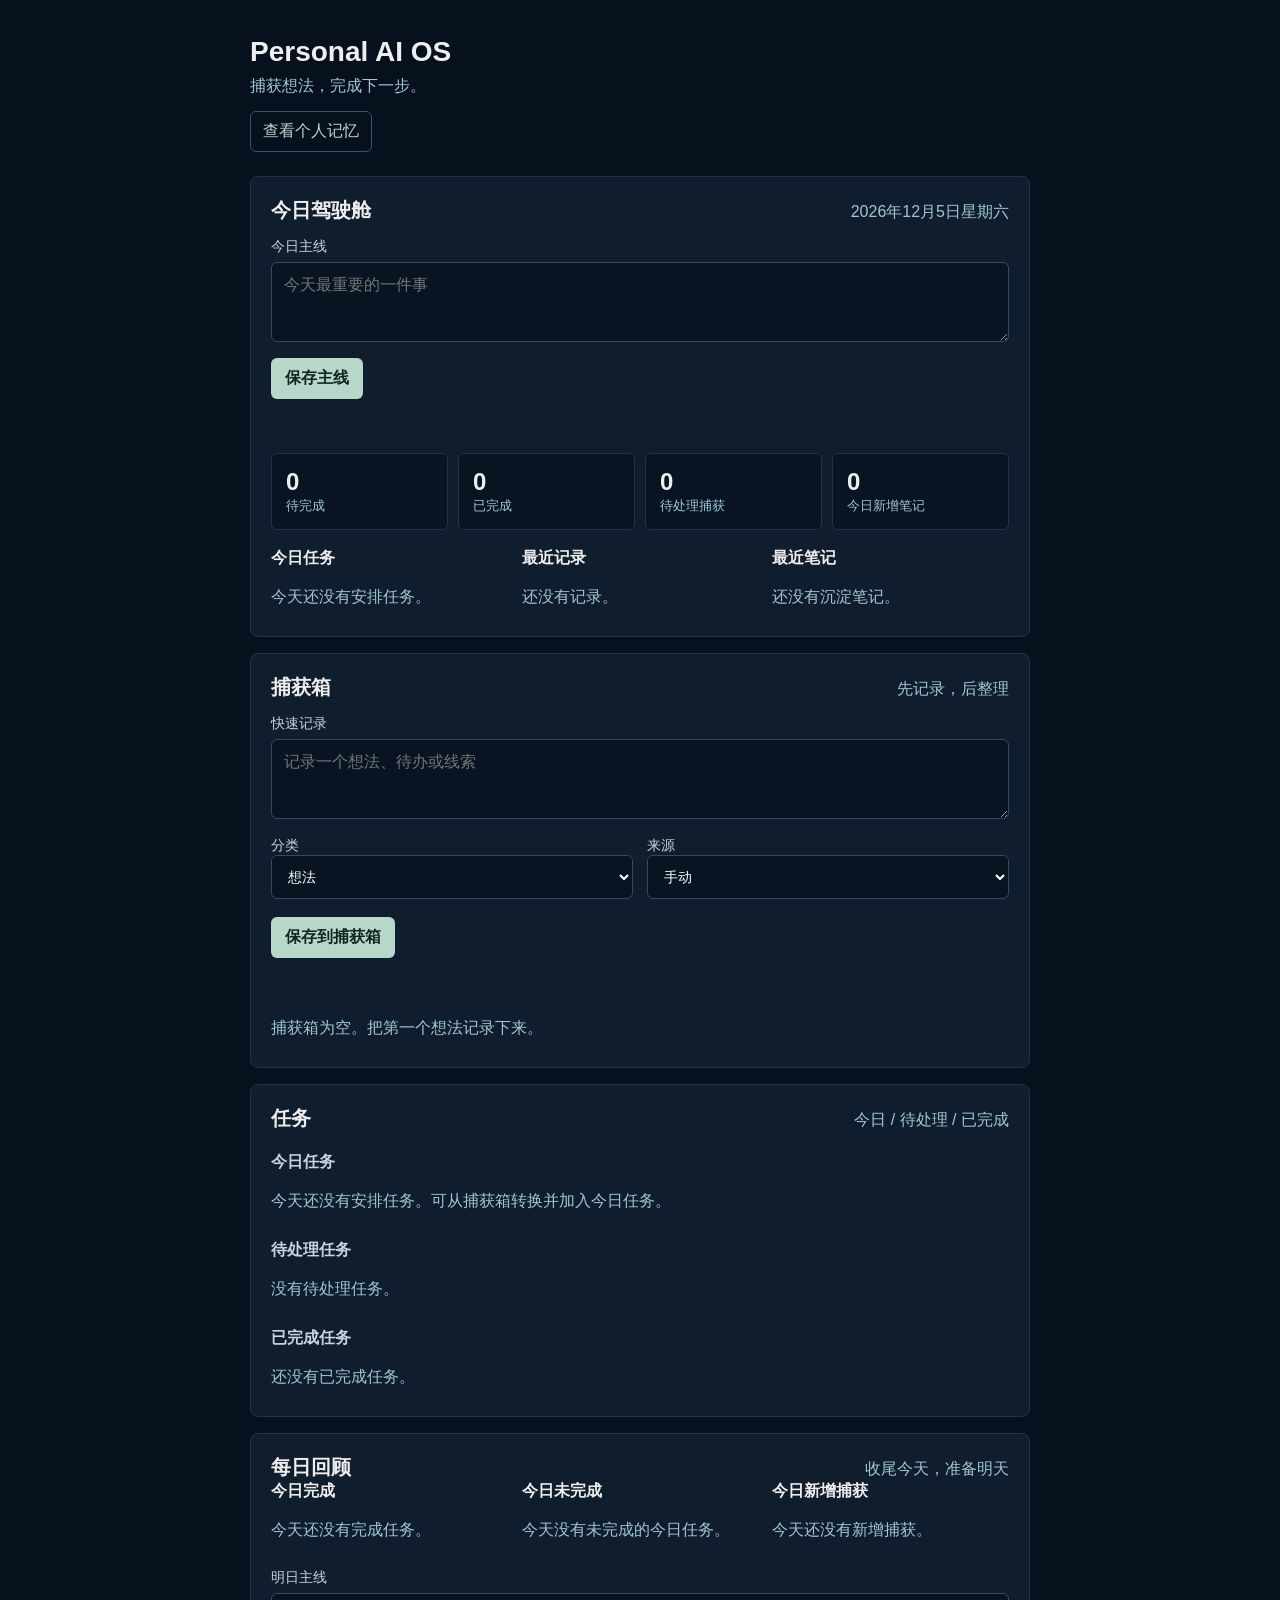
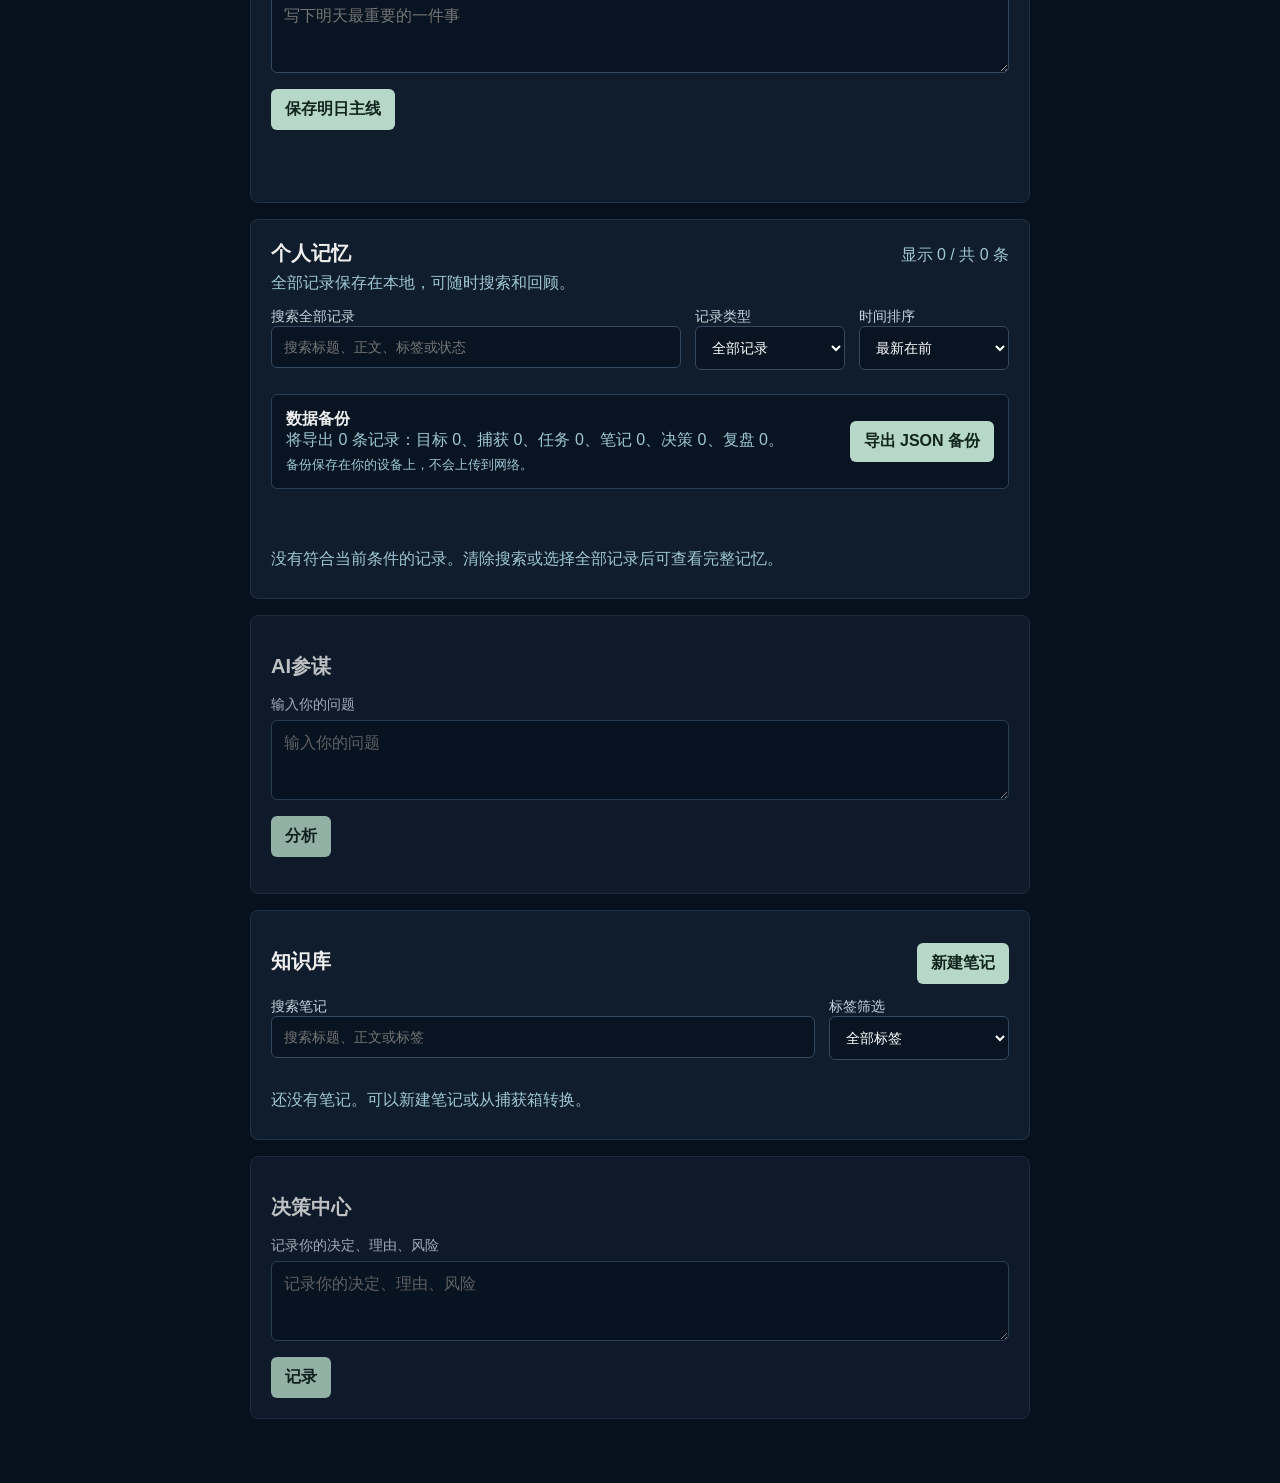
==== commit 5e1362b1: "Add personal data backup" ====
--- a/index.html
+++ b/index.html
@@ -112,6 +112,11 @@
 <label for="memory-type">记录类型<select id="memory-type"><option value="">全部记录</option><option value="goal">目标</option><option value="capture">捕获</option><option value="task">任务</option><option value="note">笔记</option><option value="decision">决策</option><option value="review">复盘</option></select></label>
 <label for="memory-order">时间排序<select id="memory-order"><option value="newest">最新在前</option><option value="oldest">最早在前</option></select></label>
 </div>
+<div class="memory-backup">
+<div><h3>数据备份</h3><p id="memory-backup-count" class="muted"></p><p class="muted memory-backup-note">备份保存在你的设备上，不会上传到网络。</p></div>
+<button id="memory-export-button" type="button">导出 JSON 备份</button>
+</div>
+<p id="memory-export-status" class="status" aria-live="polite"></p>
 <div id="memory-records" class="record-list" aria-live="polite"></div>
 </section>
 
--- a/style.css
+++ b/style.css
@@ -3,5 +3,5 @@
 .app{max-width:820px;margin:auto;padding:24px 20px 48px}.page-header{margin:12px 0 24px}h1{font-size:28px;margin:0}.sub,.muted,.meta{color:#9fc7d5}.sub{margin:8px 0 0}.memory-entry{display:inline-block;margin-top:14px;padding:9px 12px;border:1px solid #365571;border-radius:6px;color:#b7d8c8;text-decoration:none}.memory-entry:hover{background:#162b3f}
 section{background:#101d2d;border:1px solid #203348;border-radius:8px;padding:20px;margin:16px 0}.secondary-section{opacity:.8}.section-heading{display:flex;justify-content:space-between;gap:16px;align-items:baseline}.section-heading h2{margin:0}h2{font-size:20px}h3{font-size:16px;margin:0 0 10px}label{display:block;color:#c7d4de;font-size:14px;margin:14px 0 6px}
 textarea,input,select{width:100%;font:inherit;background:#081421;color:#fff;border:1px solid #334a61;border-radius:6px;padding:12px}textarea{min-height:80px;resize:vertical}input,select{min-height:42px}button{margin-top:12px;padding:10px 14px;border-radius:6px;border:0;background:#b7d8c8;color:#12251f;font:inherit;font-weight:600;cursor:pointer}button:hover{background:#d0ebdc}.secondary-button{margin:0;background:#253b52;color:#e8f0f4}.secondary-button:hover{background:#365571}
-.form-row,.dashboard-columns,.review-columns{display:grid;grid-template-columns:repeat(2,minmax(0,1fr));gap:14px}.dashboard-columns,.review-columns{grid-template-columns:repeat(3,minmax(0,1fr))}.review-columns{margin-bottom:20px}.summary-grid{display:grid;grid-template-columns:repeat(4,minmax(0,1fr));gap:10px;margin:18px 0}.summary-grid div{padding:14px;background:#081421;border:1px solid #203348;border-radius:6px}.summary-grid strong{display:block;font-size:24px}.summary-grid span{color:#9fc7d5;font-size:13px}.knowledge-controls{display:grid;grid-template-columns:minmax(0,1fr) 180px;gap:14px;margin-bottom:16px}.memory-intro{margin:6px 0 0}.memory-controls{display:grid;grid-template-columns:minmax(0,1fr) 150px 150px;gap:14px;margin-bottom:18px}.record-list,.compact-list{display:grid;gap:10px}.task-group{margin-top:20px}.task-group h3{color:#c7d4de}.record-item{display:flex;justify-content:space-between;align-items:flex-start;gap:14px;padding:14px;border:1px solid #294158;border-radius:6px;background:#0b1827}.record-item p{margin:0;white-space:pre-wrap}.record-actions{display:flex;gap:8px;flex-shrink:0}.meta{font-size:13px;margin-top:7px!important}.task-item.completed{opacity:.65}.task-item.completed h3,.task-item.completed>div>p:first-child{text-decoration:line-through}.note-preview{display:-webkit-box;-webkit-box-orient:vertical;-webkit-line-clamp:3;overflow:hidden;color:#d5e0e8}.tag-list{display:flex;gap:6px;flex-wrap:wrap;margin-top:10px}.tag{padding:3px 7px;border:1px solid #365571;border-radius:4px;color:#9fc7d5;font-size:12px}.badge{padding:4px 8px;background:#254735;color:#b7e2c1;border-radius:4px;font-size:12px}.memory-record{display:block}.memory-record h3{margin-top:9px}.memory-record-heading{display:flex;align-items:center;gap:8px;flex-wrap:wrap}.memory-type{padding:4px 8px;border:1px solid #365571;border-radius:4px;color:#9fc7d5;font-size:12px}.memory-status{background:#253b52;color:#d8e7ef}.memory-summary{color:#d5e0e8}.status{min-height:20px;color:#b7e2c1}.status.error{color:#ffb7b7}.empty-state{color:#9fc7d5;margin:0;padding:8px 0}.compact-record{margin:0;padding:10px 0;border-bottom:1px solid #294158;font-size:14px}.item{padding:10px;border-bottom:1px solid #334;white-space:pre-wrap}.checkbox-label{display:flex;align-items:center;gap:8px}.checkbox-label input{width:auto;min-height:auto}.editor-dialog{width:min(560px,calc(100% - 24px));max-height:calc(100% - 24px);padding:0;border:1px solid #294158;border-radius:8px;background:#101d2d;color:#eee}.editor-dialog::backdrop{background:rgba(0,0,0,.65)}.editor-dialog form{padding:20px;overflow:auto;max-height:calc(100vh - 24px)}.editor-dialog .section-heading{margin-bottom:8px}.icon-button{margin:0;padding:2px 8px;background:transparent;color:#c7d4de;font-size:24px}.dialog-actions{display:flex;justify-content:flex-end;gap:8px}.dialog-actions button{margin-top:10px}
-@media (max-width:700px){.app{padding:16px 12px 36px}section{padding:16px}.form-row,.dashboard-columns,.review-columns,.summary-grid,.knowledge-controls,.memory-controls{grid-template-columns:1fr}.summary-grid{gap:8px}.summary-grid div{padding:12px}.section-heading{align-items:flex-start;flex-direction:column;gap:4px}.record-item{flex-direction:column}.record-actions{width:100%;flex-wrap:wrap}.record-actions button{flex:1}.secondary-button{width:100%}}
+.form-row,.dashboard-columns,.review-columns{display:grid;grid-template-columns:repeat(2,minmax(0,1fr));gap:14px}.dashboard-columns,.review-columns{grid-template-columns:repeat(3,minmax(0,1fr))}.review-columns{margin-bottom:20px}.summary-grid{display:grid;grid-template-columns:repeat(4,minmax(0,1fr));gap:10px;margin:18px 0}.summary-grid div{padding:14px;background:#081421;border:1px solid #203348;border-radius:6px}.summary-grid strong{display:block;font-size:24px}.summary-grid span{color:#9fc7d5;font-size:13px}.knowledge-controls{display:grid;grid-template-columns:minmax(0,1fr) 180px;gap:14px;margin-bottom:16px}.memory-intro{margin:6px 0 0}.memory-controls{display:grid;grid-template-columns:minmax(0,1fr) 150px 150px;gap:14px;margin-bottom:18px}.memory-backup{display:flex;align-items:center;justify-content:space-between;gap:18px;margin-bottom:4px;padding:14px;border:1px solid #294158;border-radius:6px;background:#081421}.memory-backup h3,.memory-backup p{margin:0}.memory-backup-note{margin-top:5px!important;font-size:13px}.memory-backup button{margin:0;flex-shrink:0}.record-list,.compact-list{display:grid;gap:10px}.task-group{margin-top:20px}.task-group h3{color:#c7d4de}.record-item{display:flex;justify-content:space-between;align-items:flex-start;gap:14px;padding:14px;border:1px solid #294158;border-radius:6px;background:#0b1827}.record-item p{margin:0;white-space:pre-wrap}.record-actions{display:flex;gap:8px;flex-shrink:0}.meta{font-size:13px;margin-top:7px!important}.task-item.completed{opacity:.65}.task-item.completed h3,.task-item.completed>div>p:first-child{text-decoration:line-through}.note-preview{display:-webkit-box;-webkit-box-orient:vertical;-webkit-line-clamp:3;overflow:hidden;color:#d5e0e8}.tag-list{display:flex;gap:6px;flex-wrap:wrap;margin-top:10px}.tag{padding:3px 7px;border:1px solid #365571;border-radius:4px;color:#9fc7d5;font-size:12px}.badge{padding:4px 8px;background:#254735;color:#b7e2c1;border-radius:4px;font-size:12px}.memory-record{display:block}.memory-record h3{margin-top:9px}.memory-record-heading{display:flex;align-items:center;gap:8px;flex-wrap:wrap}.memory-type{padding:4px 8px;border:1px solid #365571;border-radius:4px;color:#9fc7d5;font-size:12px}.memory-status{background:#253b52;color:#d8e7ef}.memory-summary{color:#d5e0e8}.status{min-height:20px;color:#b7e2c1}.status.error{color:#ffb7b7}.empty-state{color:#9fc7d5;margin:0;padding:8px 0}.compact-record{margin:0;padding:10px 0;border-bottom:1px solid #294158;font-size:14px}.item{padding:10px;border-bottom:1px solid #334;white-space:pre-wrap}.checkbox-label{display:flex;align-items:center;gap:8px}.checkbox-label input{width:auto;min-height:auto}.editor-dialog{width:min(560px,calc(100% - 24px));max-height:calc(100% - 24px);padding:0;border:1px solid #294158;border-radius:8px;background:#101d2d;color:#eee}.editor-dialog::backdrop{background:rgba(0,0,0,.65)}.editor-dialog form{padding:20px;overflow:auto;max-height:calc(100vh - 24px)}.editor-dialog .section-heading{margin-bottom:8px}.icon-button{margin:0;padding:2px 8px;background:transparent;color:#c7d4de;font-size:24px}.dialog-actions{display:flex;justify-content:flex-end;gap:8px}.dialog-actions button{margin-top:10px}
+@media (max-width:700px){.app{padding:16px 12px 36px}section{padding:16px}.form-row,.dashboard-columns,.review-columns,.summary-grid,.knowledge-controls,.memory-controls{grid-template-columns:1fr}.summary-grid{gap:8px}.summary-grid div{padding:12px}.section-heading{align-items:flex-start;flex-direction:column;gap:4px}.record-item,.memory-backup{align-items:stretch;flex-direction:column}.record-actions{width:100%;flex-wrap:wrap}.record-actions button{flex:1}.memory-backup button,.secondary-button{width:100%}}
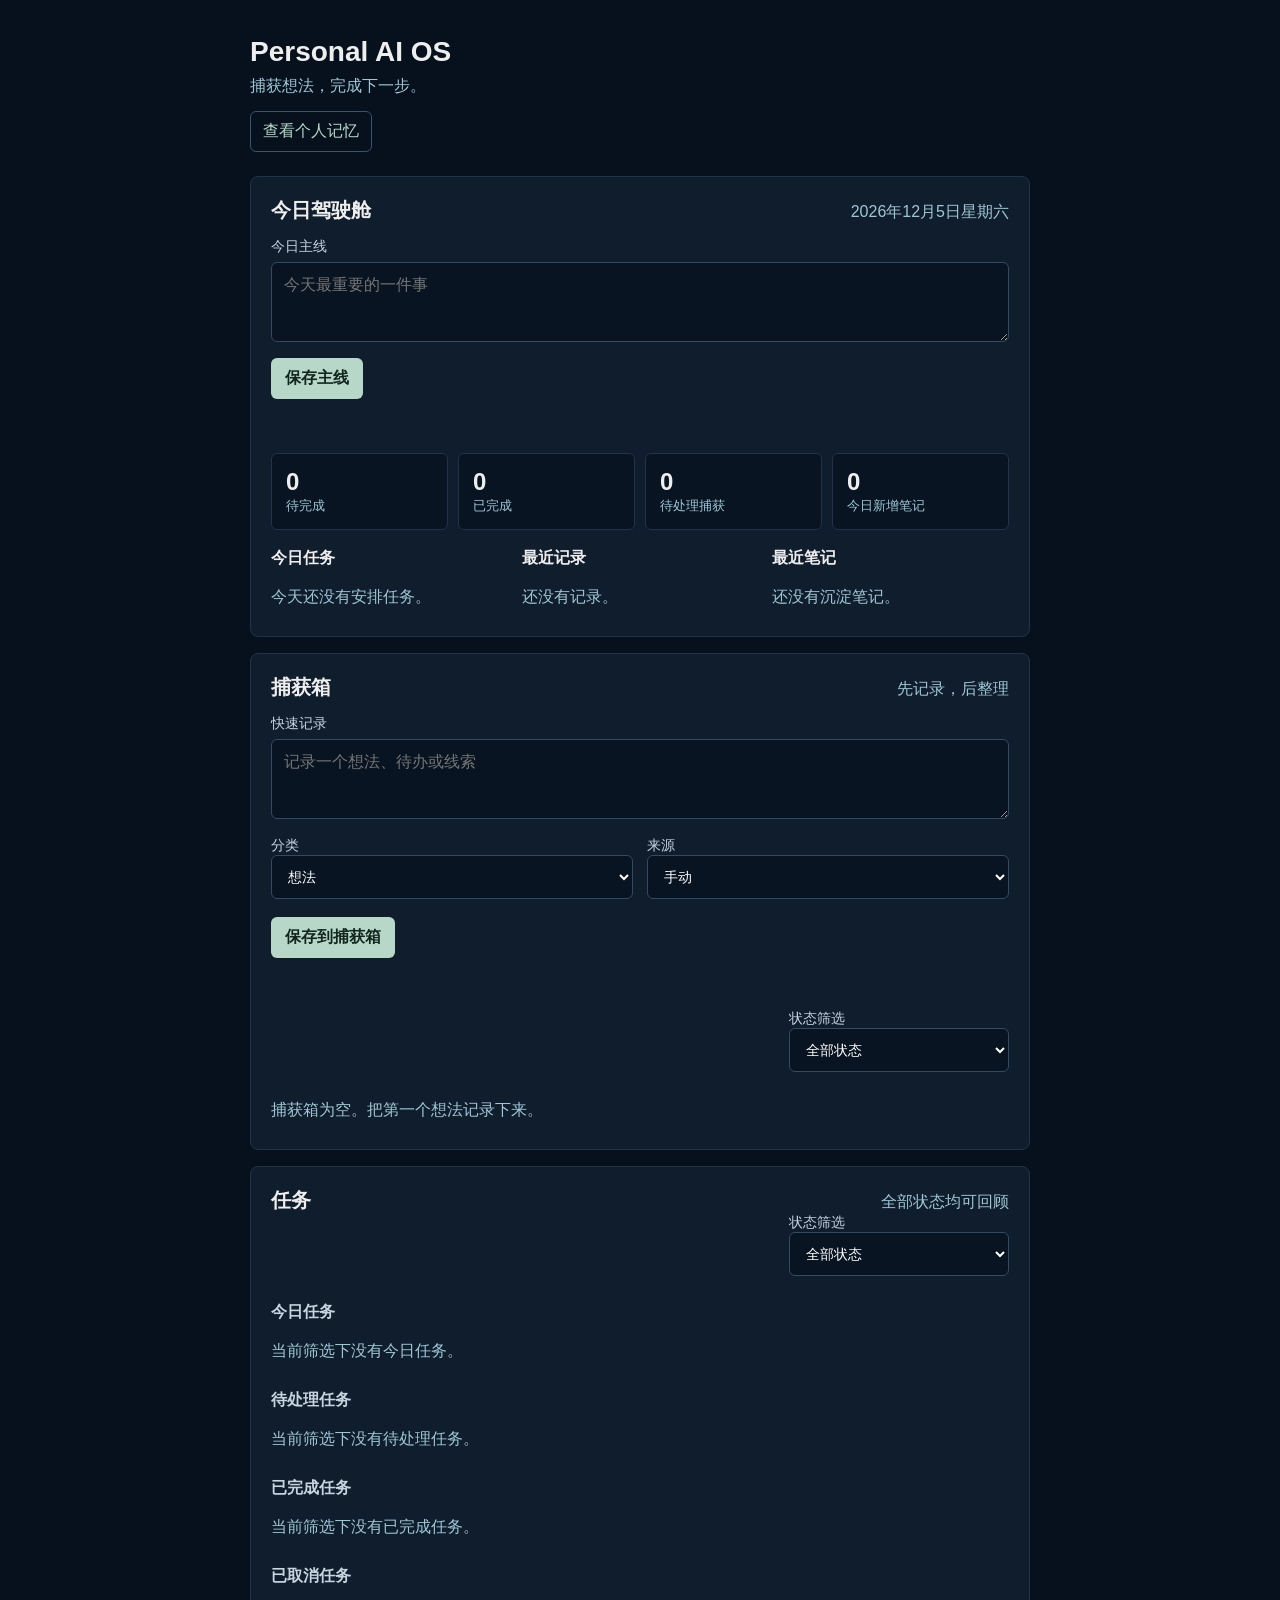
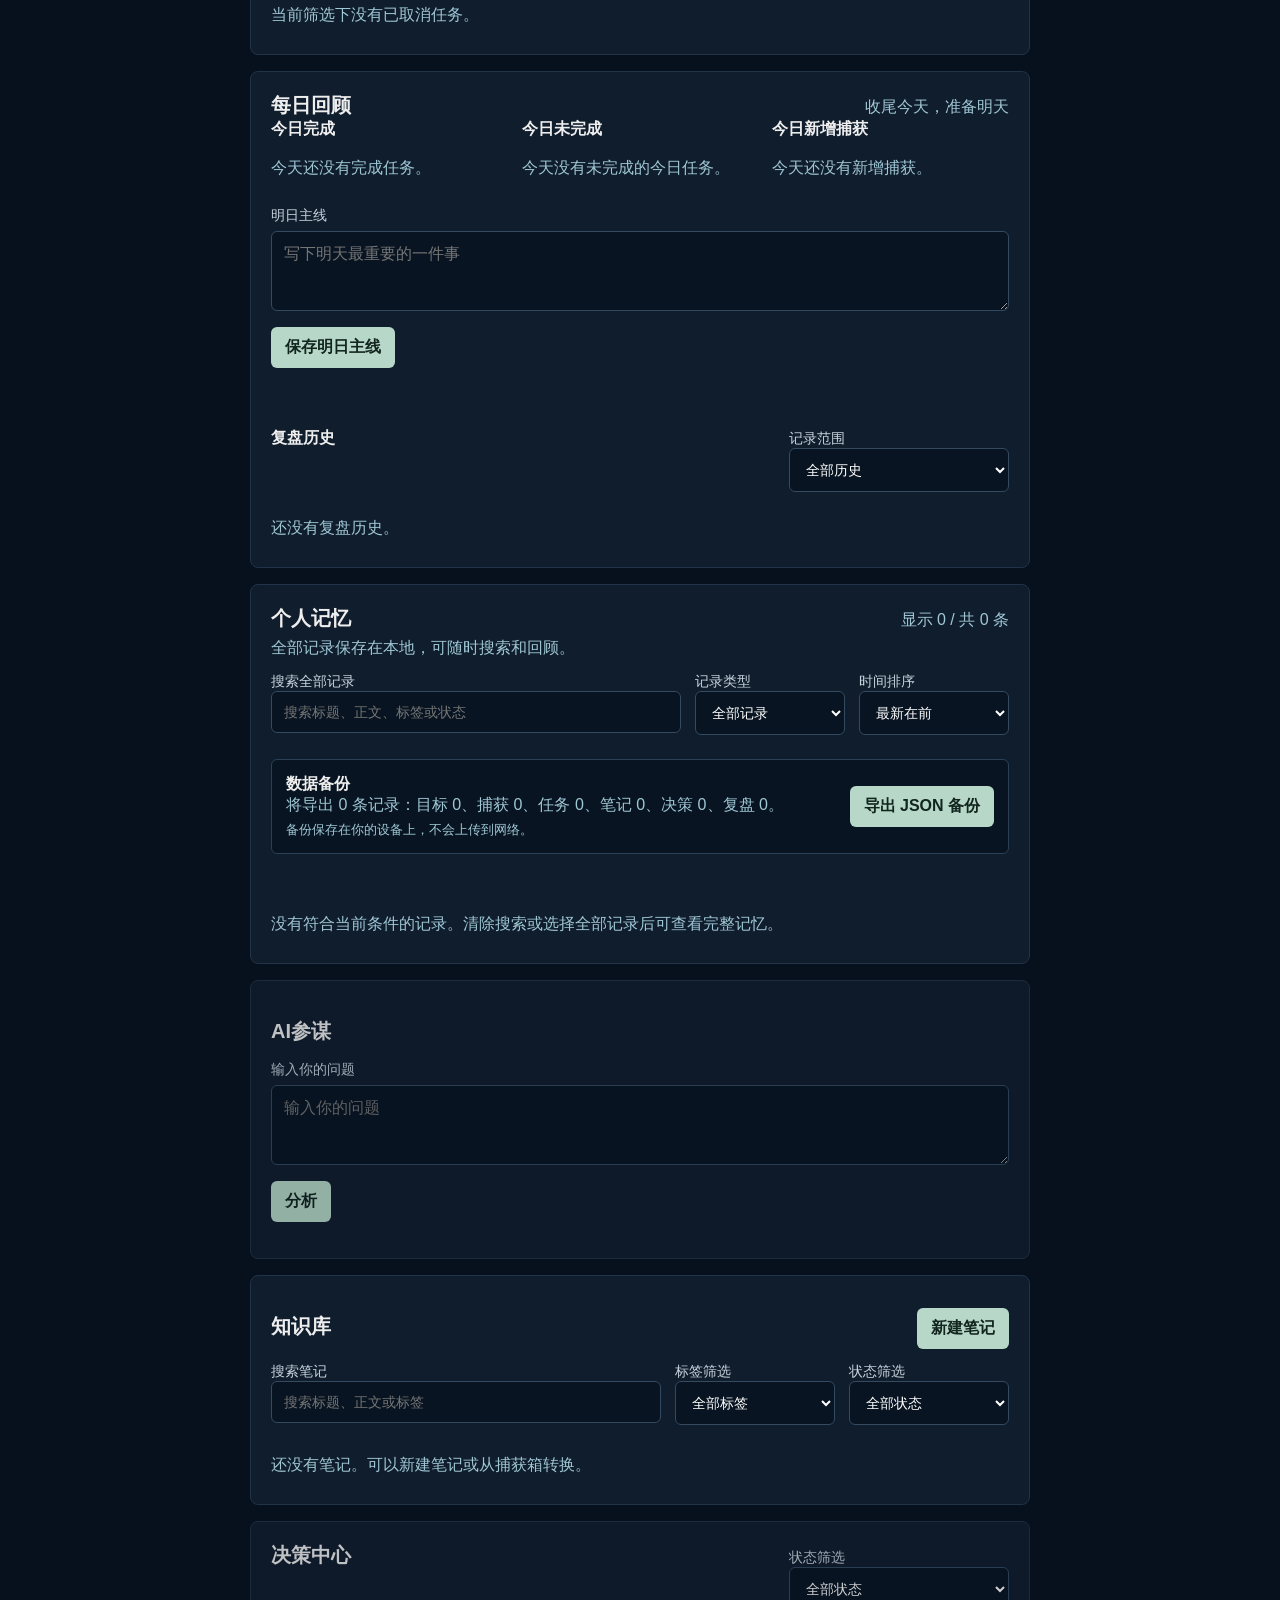
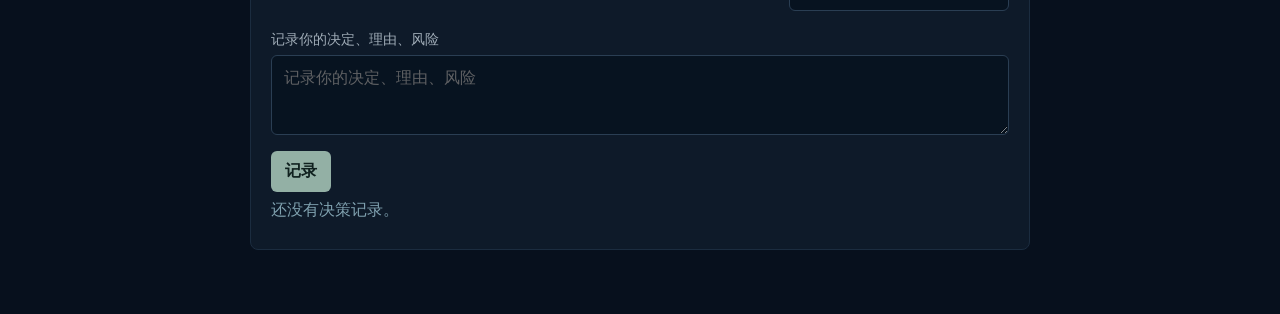
==== commit 0d25a2ff: "Unify record lifecycle visibility" ====
--- a/index.html
+++ b/index.html
@@ -62,13 +62,19 @@
 <button type="submit">保存到捕获箱</button>
 </form>
 <p id="capture-status" class="status" aria-live="polite"></p>
+<div class="lifecycle-controls">
+<label for="capture-status-filter">状态筛选<select id="capture-status-filter"><option value="">全部状态</option><option value="inbox">待整理</option><option value="converted">已转换</option><option value="archived">已归档</option></select></label>
+</div>
 <div id="captures" class="record-list"></div>
 </section>
 
 <section aria-labelledby="task-title">
 <div class="section-heading">
 <h2 id="task-title">任务</h2>
-<span class="muted">今日 / 待处理 / 已完成</span>
+<span class="muted">全部状态均可回顾</span>
+</div>
+<div class="lifecycle-controls">
+<label for="task-status-filter">状态筛选<select id="task-status-filter"><option value="">全部状态</option><option value="active">未结束（全部）</option><option value="todo">待开始</option><option value="in_progress">进行中</option><option value="completed">已完成</option><option value="cancelled">已取消</option></select></label>
 </div>
 <div class="task-group">
 <h3>今日任务</h3>
@@ -81,6 +87,10 @@
 <div class="task-group">
 <h3>已完成任务</h3>
 <div id="completed-tasks" class="record-list"></div>
+</div>
+<div class="task-group">
+<h3>已取消任务</h3>
+<div id="cancelled-tasks" class="record-list"></div>
 </div>
 </section>
 
@@ -100,6 +110,11 @@
 <button type="submit">保存明日主线</button>
 </form>
 <p id="review-status" class="status" aria-live="polite"></p>
+<div class="section-heading history-heading">
+<h3>复盘历史</h3>
+<label for="review-range-filter">记录范围<select id="review-range-filter"><option value="">全部历史</option><option value="today">仅今天</option></select></label>
+</div>
+<div id="review-history" class="record-list"></div>
 </section>
 
 <section id="memory-center" aria-labelledby="memory-title">
@@ -133,15 +148,16 @@
 <h2 id="note-title">知识库</h2>
 <button id="note-new-button" type="button">新建笔记</button>
 </div>
-<div class="knowledge-controls">
+<div class="knowledge-controls lifecycle-note-controls">
 <label for="note-search">搜索笔记<input id="note-search" type="search" placeholder="搜索标题、正文或标签"></label>
 <label for="note-tag-filter">标签筛选<select id="note-tag-filter"><option value="">全部标签</option></select></label>
+<label for="note-status-filter">状态筛选<select id="note-status-filter"><option value="">全部状态</option><option value="active">使用中</option><option value="archived">已归档</option></select></label>
 </div>
 <div id="notes"></div>
 </section>
 
 <section class="secondary-section" aria-labelledby="decision-title">
-<h2>决策中心</h2>
+<div class="section-heading"><h2 id="decision-title">决策中心</h2><label for="decision-status-filter">状态筛选<select id="decision-status-filter"><option value="">全部状态</option><option value="open">待复盘</option><option value="reviewed">已复盘</option></select></label></div>
 <label for="decision">记录你的决定、理由、风险</label>
 <textarea id="decision" placeholder="记录你的决定、理由、风险"></textarea>
 <button id="decision-button" type="button">记录</button>
--- a/style.css
+++ b/style.css
@@ -3,5 +3,5 @@
 .app{max-width:820px;margin:auto;padding:24px 20px 48px}.page-header{margin:12px 0 24px}h1{font-size:28px;margin:0}.sub,.muted,.meta{color:#9fc7d5}.sub{margin:8px 0 0}.memory-entry{display:inline-block;margin-top:14px;padding:9px 12px;border:1px solid #365571;border-radius:6px;color:#b7d8c8;text-decoration:none}.memory-entry:hover{background:#162b3f}
 section{background:#101d2d;border:1px solid #203348;border-radius:8px;padding:20px;margin:16px 0}.secondary-section{opacity:.8}.section-heading{display:flex;justify-content:space-between;gap:16px;align-items:baseline}.section-heading h2{margin:0}h2{font-size:20px}h3{font-size:16px;margin:0 0 10px}label{display:block;color:#c7d4de;font-size:14px;margin:14px 0 6px}
 textarea,input,select{width:100%;font:inherit;background:#081421;color:#fff;border:1px solid #334a61;border-radius:6px;padding:12px}textarea{min-height:80px;resize:vertical}input,select{min-height:42px}button{margin-top:12px;padding:10px 14px;border-radius:6px;border:0;background:#b7d8c8;color:#12251f;font:inherit;font-weight:600;cursor:pointer}button:hover{background:#d0ebdc}.secondary-button{margin:0;background:#253b52;color:#e8f0f4}.secondary-button:hover{background:#365571}
-.form-row,.dashboard-columns,.review-columns{display:grid;grid-template-columns:repeat(2,minmax(0,1fr));gap:14px}.dashboard-columns,.review-columns{grid-template-columns:repeat(3,minmax(0,1fr))}.review-columns{margin-bottom:20px}.summary-grid{display:grid;grid-template-columns:repeat(4,minmax(0,1fr));gap:10px;margin:18px 0}.summary-grid div{padding:14px;background:#081421;border:1px solid #203348;border-radius:6px}.summary-grid strong{display:block;font-size:24px}.summary-grid span{color:#9fc7d5;font-size:13px}.knowledge-controls{display:grid;grid-template-columns:minmax(0,1fr) 180px;gap:14px;margin-bottom:16px}.memory-intro{margin:6px 0 0}.memory-controls{display:grid;grid-template-columns:minmax(0,1fr) 150px 150px;gap:14px;margin-bottom:18px}.memory-backup{display:flex;align-items:center;justify-content:space-between;gap:18px;margin-bottom:4px;padding:14px;border:1px solid #294158;border-radius:6px;background:#081421}.memory-backup h3,.memory-backup p{margin:0}.memory-backup-note{margin-top:5px!important;font-size:13px}.memory-backup button{margin:0;flex-shrink:0}.record-list,.compact-list{display:grid;gap:10px}.task-group{margin-top:20px}.task-group h3{color:#c7d4de}.record-item{display:flex;justify-content:space-between;align-items:flex-start;gap:14px;padding:14px;border:1px solid #294158;border-radius:6px;background:#0b1827}.record-item p{margin:0;white-space:pre-wrap}.record-actions{display:flex;gap:8px;flex-shrink:0}.meta{font-size:13px;margin-top:7px!important}.task-item.completed{opacity:.65}.task-item.completed h3,.task-item.completed>div>p:first-child{text-decoration:line-through}.note-preview{display:-webkit-box;-webkit-box-orient:vertical;-webkit-line-clamp:3;overflow:hidden;color:#d5e0e8}.tag-list{display:flex;gap:6px;flex-wrap:wrap;margin-top:10px}.tag{padding:3px 7px;border:1px solid #365571;border-radius:4px;color:#9fc7d5;font-size:12px}.badge{padding:4px 8px;background:#254735;color:#b7e2c1;border-radius:4px;font-size:12px}.memory-record{display:block}.memory-record h3{margin-top:9px}.memory-record-heading{display:flex;align-items:center;gap:8px;flex-wrap:wrap}.memory-type{padding:4px 8px;border:1px solid #365571;border-radius:4px;color:#9fc7d5;font-size:12px}.memory-status{background:#253b52;color:#d8e7ef}.memory-summary{color:#d5e0e8}.status{min-height:20px;color:#b7e2c1}.status.error{color:#ffb7b7}.empty-state{color:#9fc7d5;margin:0;padding:8px 0}.compact-record{margin:0;padding:10px 0;border-bottom:1px solid #294158;font-size:14px}.item{padding:10px;border-bottom:1px solid #334;white-space:pre-wrap}.checkbox-label{display:flex;align-items:center;gap:8px}.checkbox-label input{width:auto;min-height:auto}.editor-dialog{width:min(560px,calc(100% - 24px));max-height:calc(100% - 24px);padding:0;border:1px solid #294158;border-radius:8px;background:#101d2d;color:#eee}.editor-dialog::backdrop{background:rgba(0,0,0,.65)}.editor-dialog form{padding:20px;overflow:auto;max-height:calc(100vh - 24px)}.editor-dialog .section-heading{margin-bottom:8px}.icon-button{margin:0;padding:2px 8px;background:transparent;color:#c7d4de;font-size:24px}.dialog-actions{display:flex;justify-content:flex-end;gap:8px}.dialog-actions button{margin-top:10px}
-@media (max-width:700px){.app{padding:16px 12px 36px}section{padding:16px}.form-row,.dashboard-columns,.review-columns,.summary-grid,.knowledge-controls,.memory-controls{grid-template-columns:1fr}.summary-grid{gap:8px}.summary-grid div{padding:12px}.section-heading{align-items:flex-start;flex-direction:column;gap:4px}.record-item,.memory-backup{align-items:stretch;flex-direction:column}.record-actions{width:100%;flex-wrap:wrap}.record-actions button{flex:1}.memory-backup button,.secondary-button{width:100%}}
+.form-row,.dashboard-columns,.review-columns{display:grid;grid-template-columns:repeat(2,minmax(0,1fr));gap:14px}.dashboard-columns,.review-columns{grid-template-columns:repeat(3,minmax(0,1fr))}.review-columns{margin-bottom:20px}.summary-grid{display:grid;grid-template-columns:repeat(4,minmax(0,1fr));gap:10px;margin:18px 0}.summary-grid div{padding:14px;background:#081421;border:1px solid #203348;border-radius:6px}.summary-grid strong{display:block;font-size:24px}.summary-grid span{color:#9fc7d5;font-size:13px}.knowledge-controls{display:grid;grid-template-columns:minmax(0,1fr) 180px;gap:14px;margin-bottom:16px}.lifecycle-note-controls{grid-template-columns:minmax(0,1fr) 160px 160px}.lifecycle-controls{display:flex;justify-content:flex-end;margin-bottom:14px}.lifecycle-controls label,.section-heading>label,.history-heading label{width:min(220px,100%);margin-top:0}.history-heading{margin:24px 0 12px}.memory-intro{margin:6px 0 0}.memory-controls{display:grid;grid-template-columns:minmax(0,1fr) 150px 150px;gap:14px;margin-bottom:18px}.memory-backup{display:flex;align-items:center;justify-content:space-between;gap:18px;margin-bottom:4px;padding:14px;border:1px solid #294158;border-radius:6px;background:#081421}.memory-backup h3,.memory-backup p{margin:0}.memory-backup-note{margin-top:5px!important;font-size:13px}.memory-backup button{margin:0;flex-shrink:0}.record-list,.compact-list{display:grid;gap:10px}.task-group{margin-top:20px}.task-group h3{color:#c7d4de}.record-item{display:flex;justify-content:space-between;align-items:flex-start;gap:14px;padding:14px;border:1px solid #294158;border-radius:6px;background:#0b1827}.record-item p{margin:0;white-space:pre-wrap}.record-actions{display:flex;gap:8px;flex-shrink:0}.meta{font-size:13px;margin-top:7px!important}.task-item.completed,.task-item.cancelled,.note-item.archived{opacity:.72}.task-item.completed h3,.task-item.completed>div>p:first-child{text-decoration:line-through}.note-preview{display:-webkit-box;-webkit-box-orient:vertical;-webkit-line-clamp:3;overflow:hidden;color:#d5e0e8}.tag-list{display:flex;gap:6px;flex-wrap:wrap;margin-top:10px}.tag{padding:3px 7px;border:1px solid #365571;border-radius:4px;color:#9fc7d5;font-size:12px}.badge{padding:4px 8px;background:#254735;color:#b7e2c1;border-radius:4px;font-size:12px}.memory-record{display:block}.memory-record h3{margin-top:9px}.memory-record-heading{display:flex;align-items:center;gap:8px;flex-wrap:wrap}.memory-type{padding:4px 8px;border:1px solid #365571;border-radius:4px;color:#9fc7d5;font-size:12px}.memory-status{background:#253b52;color:#d8e7ef}.memory-summary{color:#d5e0e8}.status{min-height:20px;color:#b7e2c1}.status.error{color:#ffb7b7}.empty-state{color:#9fc7d5;margin:0;padding:8px 0}.compact-record{margin:0;padding:10px 0;border-bottom:1px solid #294158;font-size:14px}.item{padding:10px;border-bottom:1px solid #334;white-space:pre-wrap}.checkbox-label{display:flex;align-items:center;gap:8px}.checkbox-label input{width:auto;min-height:auto}.editor-dialog{width:min(560px,calc(100% - 24px));max-height:calc(100% - 24px);padding:0;border:1px solid #294158;border-radius:8px;background:#101d2d;color:#eee}.editor-dialog::backdrop{background:rgba(0,0,0,.65)}.editor-dialog form{padding:20px;overflow:auto;max-height:calc(100vh - 24px)}.editor-dialog .section-heading{margin-bottom:8px}.icon-button{margin:0;padding:2px 8px;background:transparent;color:#c7d4de;font-size:24px}.dialog-actions{display:flex;justify-content:flex-end;gap:8px}.dialog-actions button{margin-top:10px}
+@media (max-width:700px){.app{padding:16px 12px 36px}section{padding:16px}.form-row,.dashboard-columns,.review-columns,.summary-grid,.knowledge-controls,.memory-controls{grid-template-columns:1fr}.summary-grid{gap:8px}.summary-grid div{padding:12px}.section-heading{align-items:flex-start;flex-direction:column;gap:4px}.lifecycle-controls{justify-content:stretch}.lifecycle-controls label,.section-heading>label,.history-heading label{width:100%}.record-item,.memory-backup{align-items:stretch;flex-direction:column}.record-actions{width:100%;flex-wrap:wrap}.record-actions button{flex:1}.memory-backup button,.secondary-button{width:100%}}
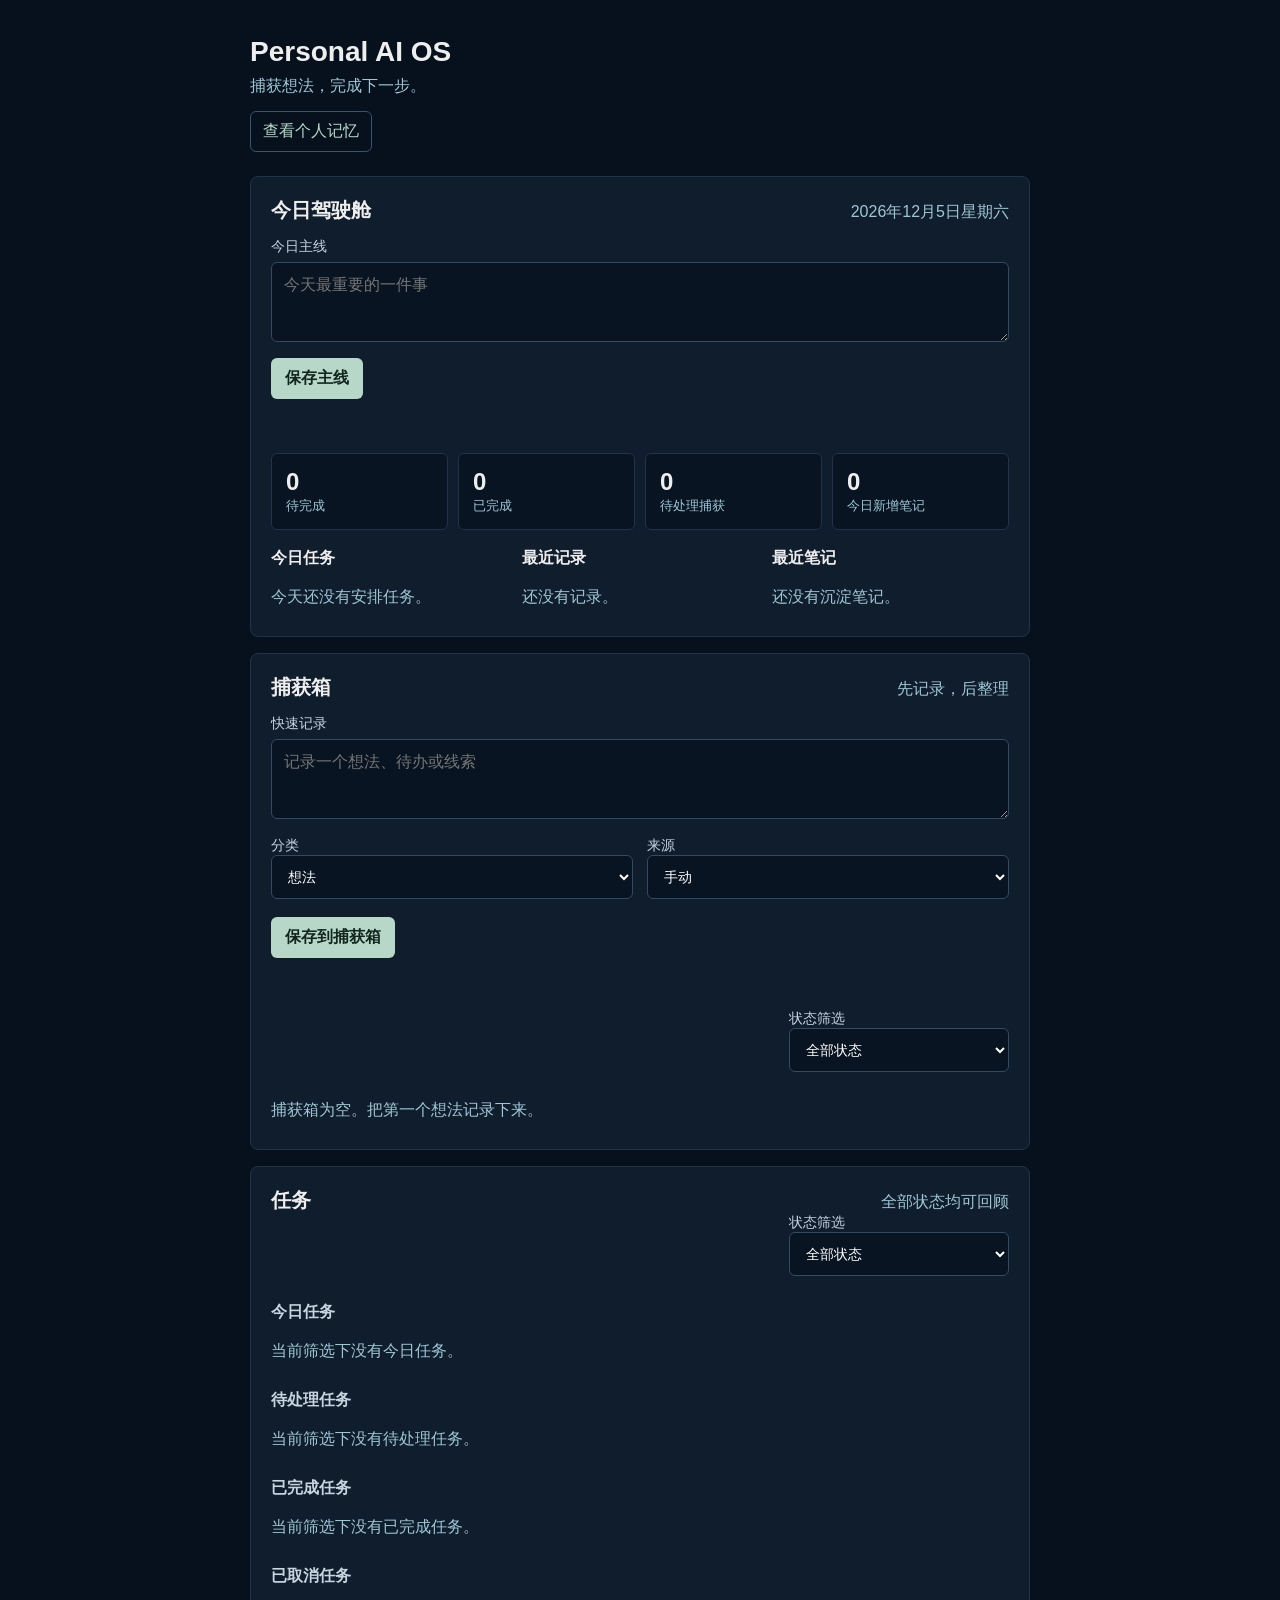
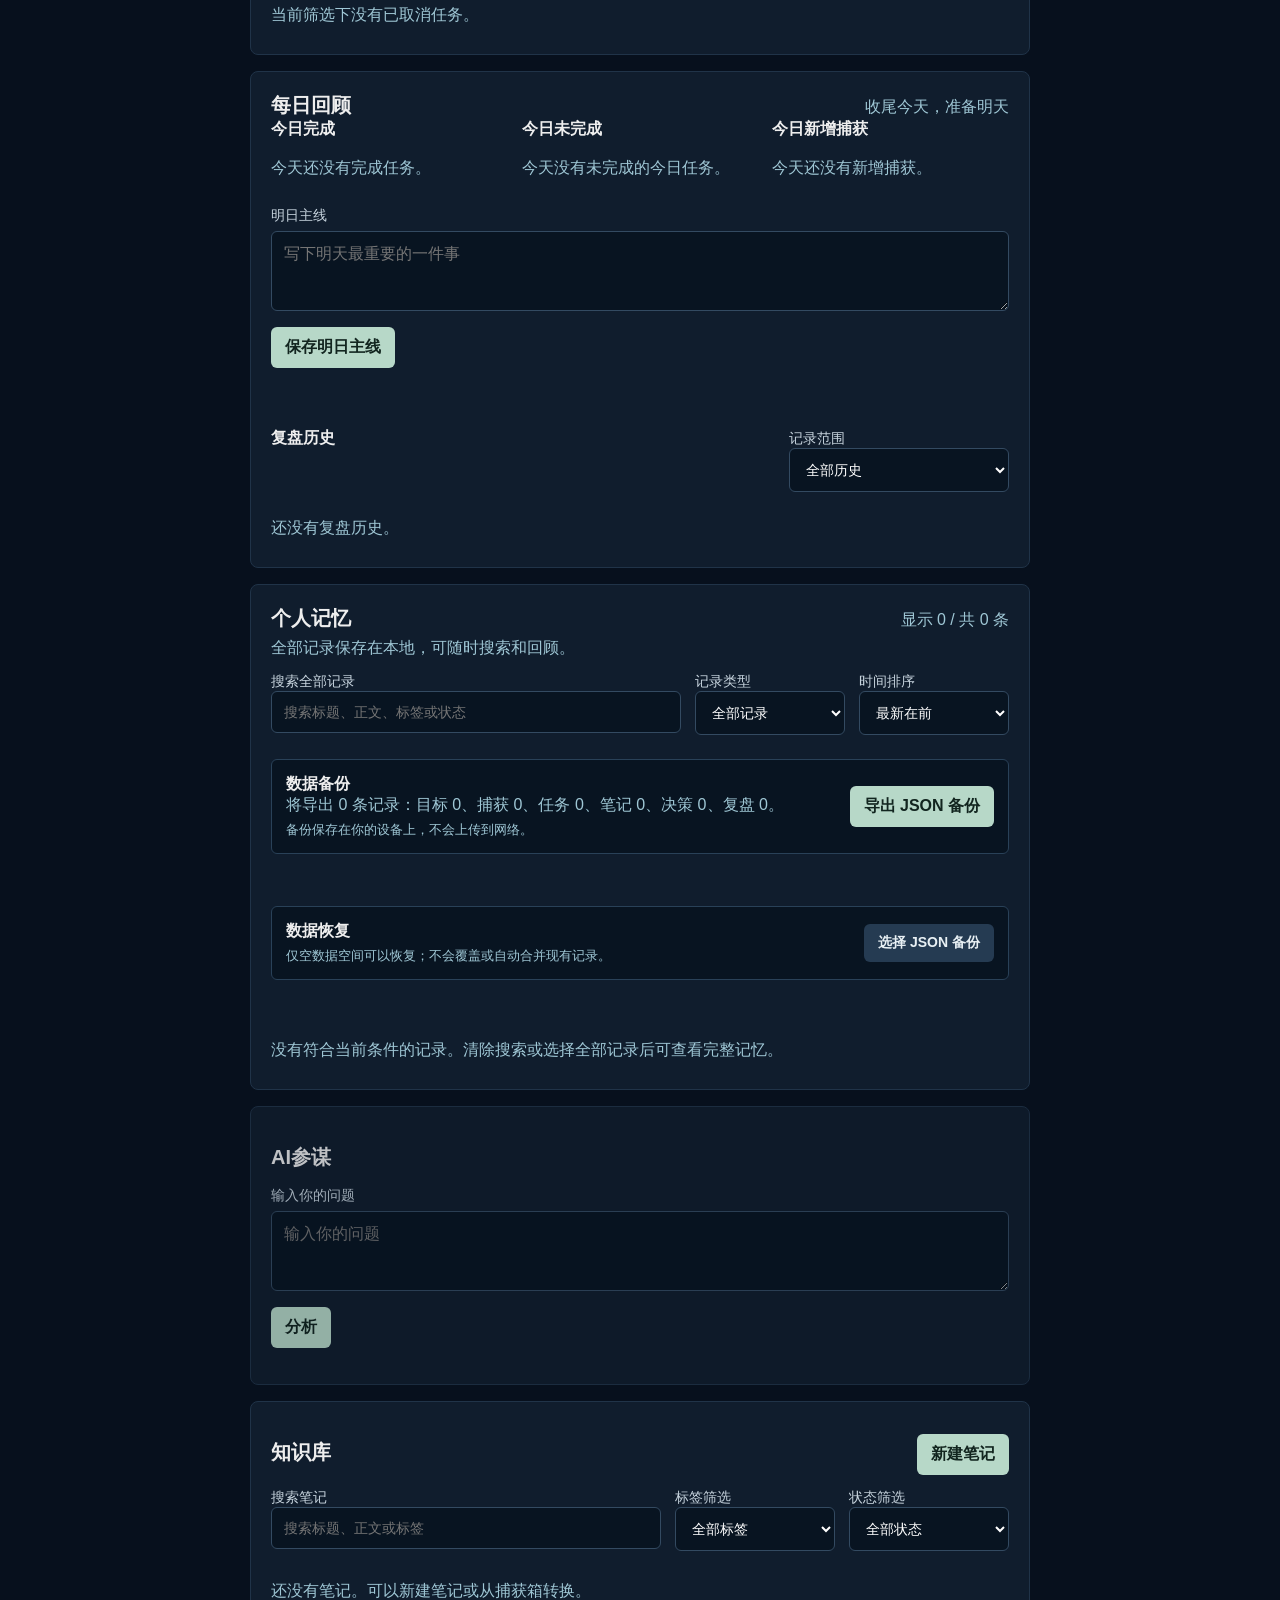
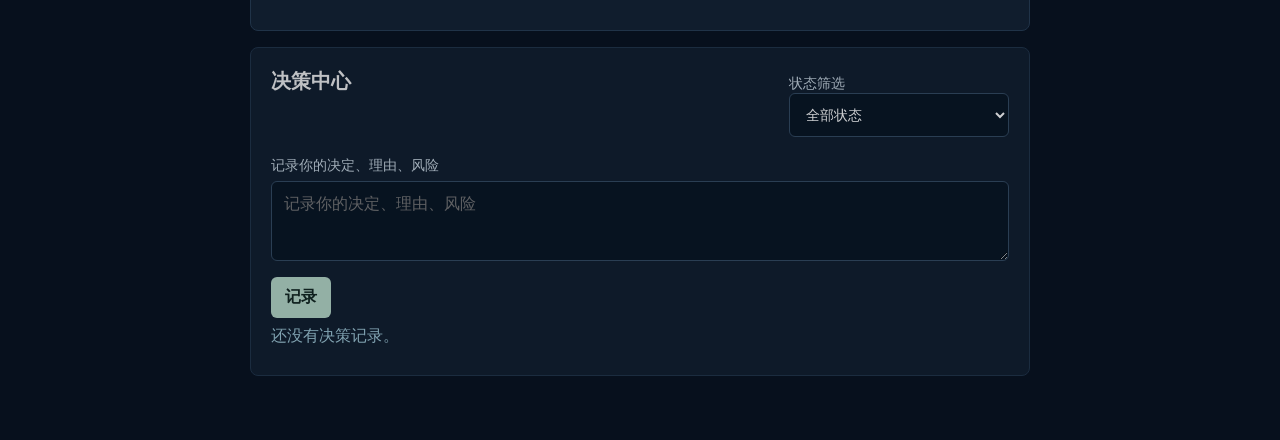
==== commit 3b50dc18: "Implement personal data restore" ====
--- a/index.html
+++ b/index.html
@@ -132,6 +132,17 @@
 <button id="memory-export-button" type="button">导出 JSON 备份</button>
 </div>
 <p id="memory-export-status" class="status" aria-live="polite"></p>
+<div class="memory-restore">
+<div><h3>数据恢复</h3><p class="muted memory-backup-note">仅空数据空间可以恢复；不会覆盖或自动合并现有记录。</p></div>
+<label class="memory-file-button" for="memory-restore-file">选择 JSON 备份<input id="memory-restore-file" type="file" accept=".json,application/json"></label>
+</div>
+<div id="memory-restore-preview" class="memory-restore-preview" hidden>
+<p id="memory-restore-source"></p>
+<p id="memory-restore-created"></p>
+<p id="memory-restore-counts"></p>
+<button id="memory-restore-button" type="button" disabled>确认恢复</button>
+</div>
+<p id="memory-restore-status" class="status" aria-live="polite"></p>
 <div id="memory-records" class="record-list" aria-live="polite"></div>
 </section>
 
--- a/style.css
+++ b/style.css
@@ -5,3 +5,4 @@
 textarea,input,select{width:100%;font:inherit;background:#081421;color:#fff;border:1px solid #334a61;border-radius:6px;padding:12px}textarea{min-height:80px;resize:vertical}input,select{min-height:42px}button{margin-top:12px;padding:10px 14px;border-radius:6px;border:0;background:#b7d8c8;color:#12251f;font:inherit;font-weight:600;cursor:pointer}button:hover{background:#d0ebdc}.secondary-button{margin:0;background:#253b52;color:#e8f0f4}.secondary-button:hover{background:#365571}
 .form-row,.dashboard-columns,.review-columns{display:grid;grid-template-columns:repeat(2,minmax(0,1fr));gap:14px}.dashboard-columns,.review-columns{grid-template-columns:repeat(3,minmax(0,1fr))}.review-columns{margin-bottom:20px}.summary-grid{display:grid;grid-template-columns:repeat(4,minmax(0,1fr));gap:10px;margin:18px 0}.summary-grid div{padding:14px;background:#081421;border:1px solid #203348;border-radius:6px}.summary-grid strong{display:block;font-size:24px}.summary-grid span{color:#9fc7d5;font-size:13px}.knowledge-controls{display:grid;grid-template-columns:minmax(0,1fr) 180px;gap:14px;margin-bottom:16px}.lifecycle-note-controls{grid-template-columns:minmax(0,1fr) 160px 160px}.lifecycle-controls{display:flex;justify-content:flex-end;margin-bottom:14px}.lifecycle-controls label,.section-heading>label,.history-heading label{width:min(220px,100%);margin-top:0}.history-heading{margin:24px 0 12px}.memory-intro{margin:6px 0 0}.memory-controls{display:grid;grid-template-columns:minmax(0,1fr) 150px 150px;gap:14px;margin-bottom:18px}.memory-backup{display:flex;align-items:center;justify-content:space-between;gap:18px;margin-bottom:4px;padding:14px;border:1px solid #294158;border-radius:6px;background:#081421}.memory-backup h3,.memory-backup p{margin:0}.memory-backup-note{margin-top:5px!important;font-size:13px}.memory-backup button{margin:0;flex-shrink:0}.record-list,.compact-list{display:grid;gap:10px}.task-group{margin-top:20px}.task-group h3{color:#c7d4de}.record-item{display:flex;justify-content:space-between;align-items:flex-start;gap:14px;padding:14px;border:1px solid #294158;border-radius:6px;background:#0b1827}.record-item p{margin:0;white-space:pre-wrap}.record-actions{display:flex;gap:8px;flex-shrink:0}.meta{font-size:13px;margin-top:7px!important}.task-item.completed,.task-item.cancelled,.note-item.archived{opacity:.72}.task-item.completed h3,.task-item.completed>div>p:first-child{text-decoration:line-through}.note-preview{display:-webkit-box;-webkit-box-orient:vertical;-webkit-line-clamp:3;overflow:hidden;color:#d5e0e8}.tag-list{display:flex;gap:6px;flex-wrap:wrap;margin-top:10px}.tag{padding:3px 7px;border:1px solid #365571;border-radius:4px;color:#9fc7d5;font-size:12px}.badge{padding:4px 8px;background:#254735;color:#b7e2c1;border-radius:4px;font-size:12px}.memory-record{display:block}.memory-record h3{margin-top:9px}.memory-record-heading{display:flex;align-items:center;gap:8px;flex-wrap:wrap}.memory-type{padding:4px 8px;border:1px solid #365571;border-radius:4px;color:#9fc7d5;font-size:12px}.memory-status{background:#253b52;color:#d8e7ef}.memory-summary{color:#d5e0e8}.status{min-height:20px;color:#b7e2c1}.status.error{color:#ffb7b7}.empty-state{color:#9fc7d5;margin:0;padding:8px 0}.compact-record{margin:0;padding:10px 0;border-bottom:1px solid #294158;font-size:14px}.item{padding:10px;border-bottom:1px solid #334;white-space:pre-wrap}.checkbox-label{display:flex;align-items:center;gap:8px}.checkbox-label input{width:auto;min-height:auto}.editor-dialog{width:min(560px,calc(100% - 24px));max-height:calc(100% - 24px);padding:0;border:1px solid #294158;border-radius:8px;background:#101d2d;color:#eee}.editor-dialog::backdrop{background:rgba(0,0,0,.65)}.editor-dialog form{padding:20px;overflow:auto;max-height:calc(100vh - 24px)}.editor-dialog .section-heading{margin-bottom:8px}.icon-button{margin:0;padding:2px 8px;background:transparent;color:#c7d4de;font-size:24px}.dialog-actions{display:flex;justify-content:flex-end;gap:8px}.dialog-actions button{margin-top:10px}
 @media (max-width:700px){.app{padding:16px 12px 36px}section{padding:16px}.form-row,.dashboard-columns,.review-columns,.summary-grid,.knowledge-controls,.memory-controls{grid-template-columns:1fr}.summary-grid{gap:8px}.summary-grid div{padding:12px}.section-heading{align-items:flex-start;flex-direction:column;gap:4px}.lifecycle-controls{justify-content:stretch}.lifecycle-controls label,.section-heading>label,.history-heading label{width:100%}.record-item,.memory-backup{align-items:stretch;flex-direction:column}.record-actions{width:100%;flex-wrap:wrap}.record-actions button{flex:1}.memory-backup button,.secondary-button{width:100%}}
+.memory-restore{display:flex;align-items:center;justify-content:space-between;gap:18px;margin:12px 0 4px;padding:14px;border:1px solid #294158;border-radius:6px;background:#081421}.memory-restore h3,.memory-restore p{margin:0}.memory-restore label{margin:0;flex-shrink:0}.memory-file-button{display:inline-block;padding:10px 14px;border-radius:6px;background:#253b52;color:#e8f0f4;font-weight:600;cursor:pointer}.memory-file-button input{position:absolute;width:1px;height:1px;min-height:0;padding:0;overflow:hidden;clip:rect(0,0,0,0);white-space:nowrap;border:0}.memory-restore-preview{margin:8px 0 4px;padding:14px;border:1px solid #365571;border-radius:6px;background:#0b1827}.memory-restore-preview p{margin:0 0 6px}.memory-restore-preview button{margin-top:8px}button:disabled{opacity:.55;cursor:not-allowed}@media (max-width:700px){.memory-restore{align-items:stretch;flex-direction:column}.memory-restore label{width:100%;text-align:center}}
